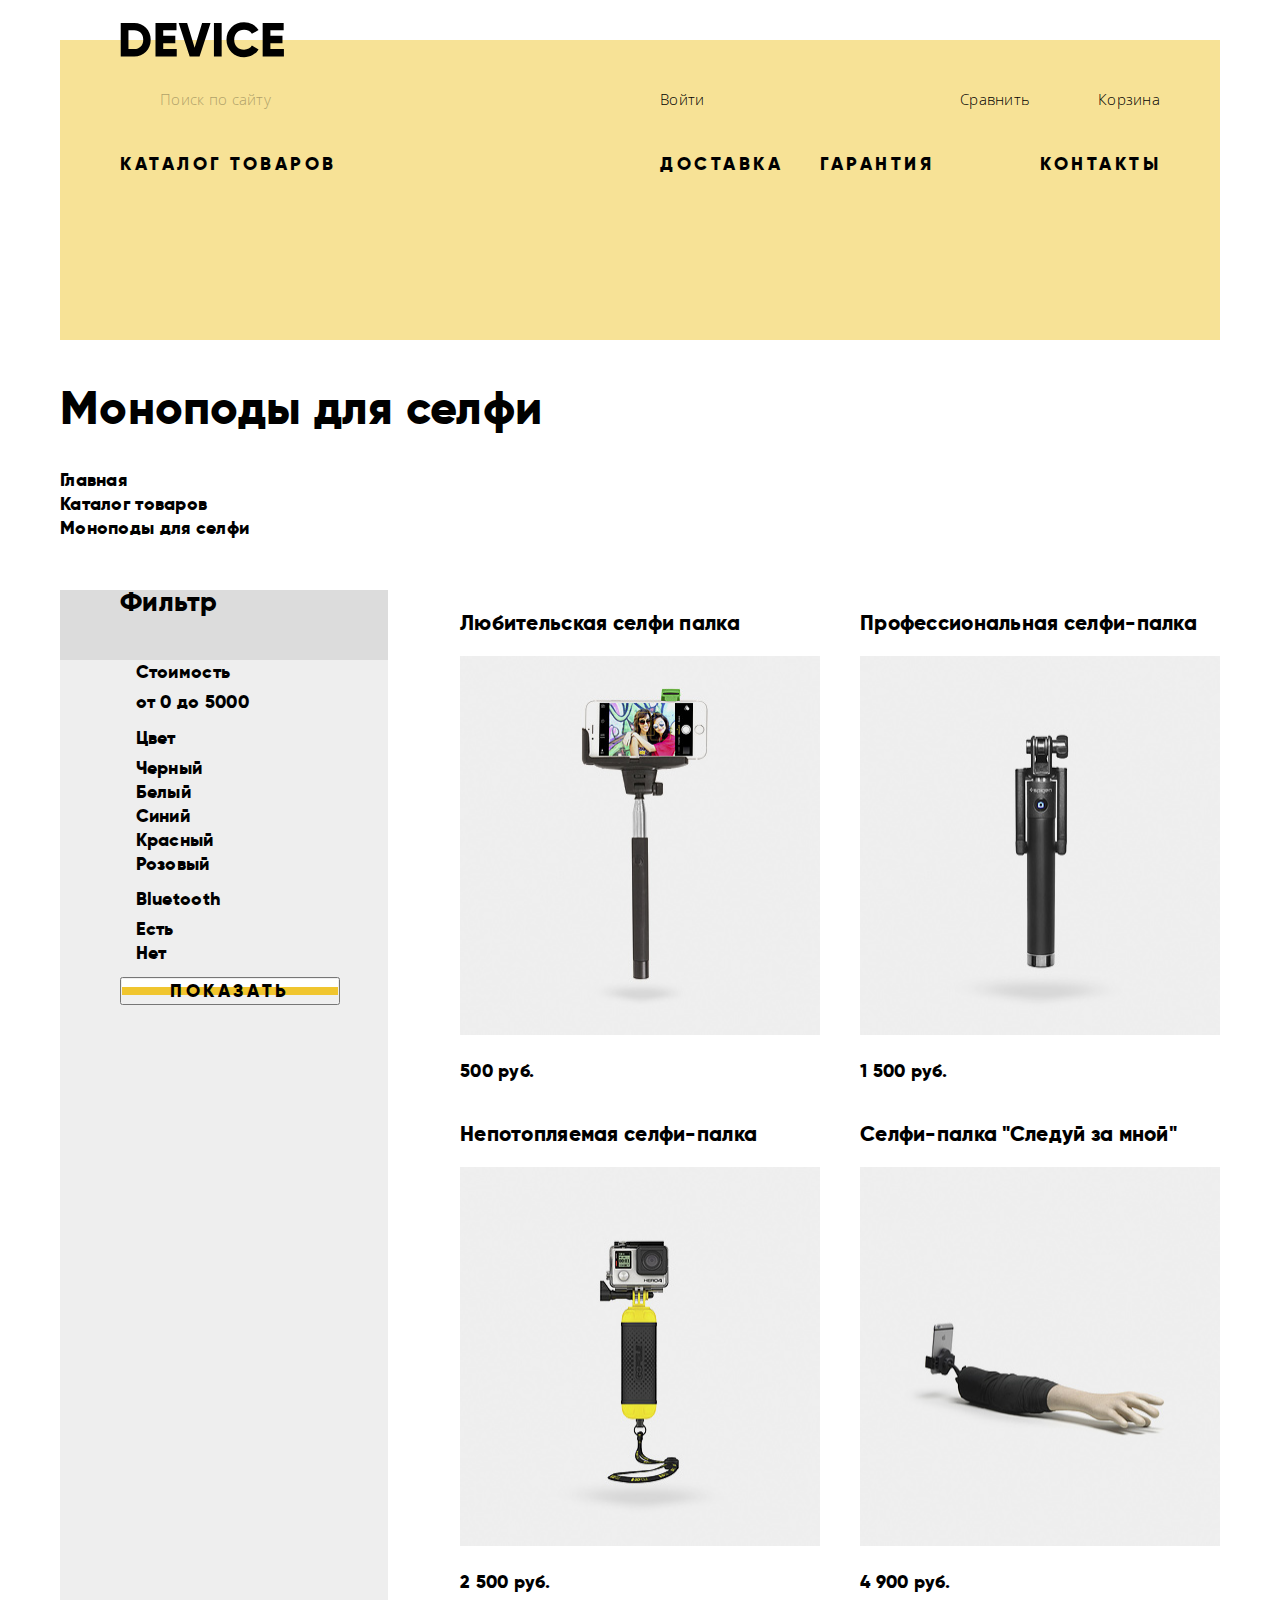
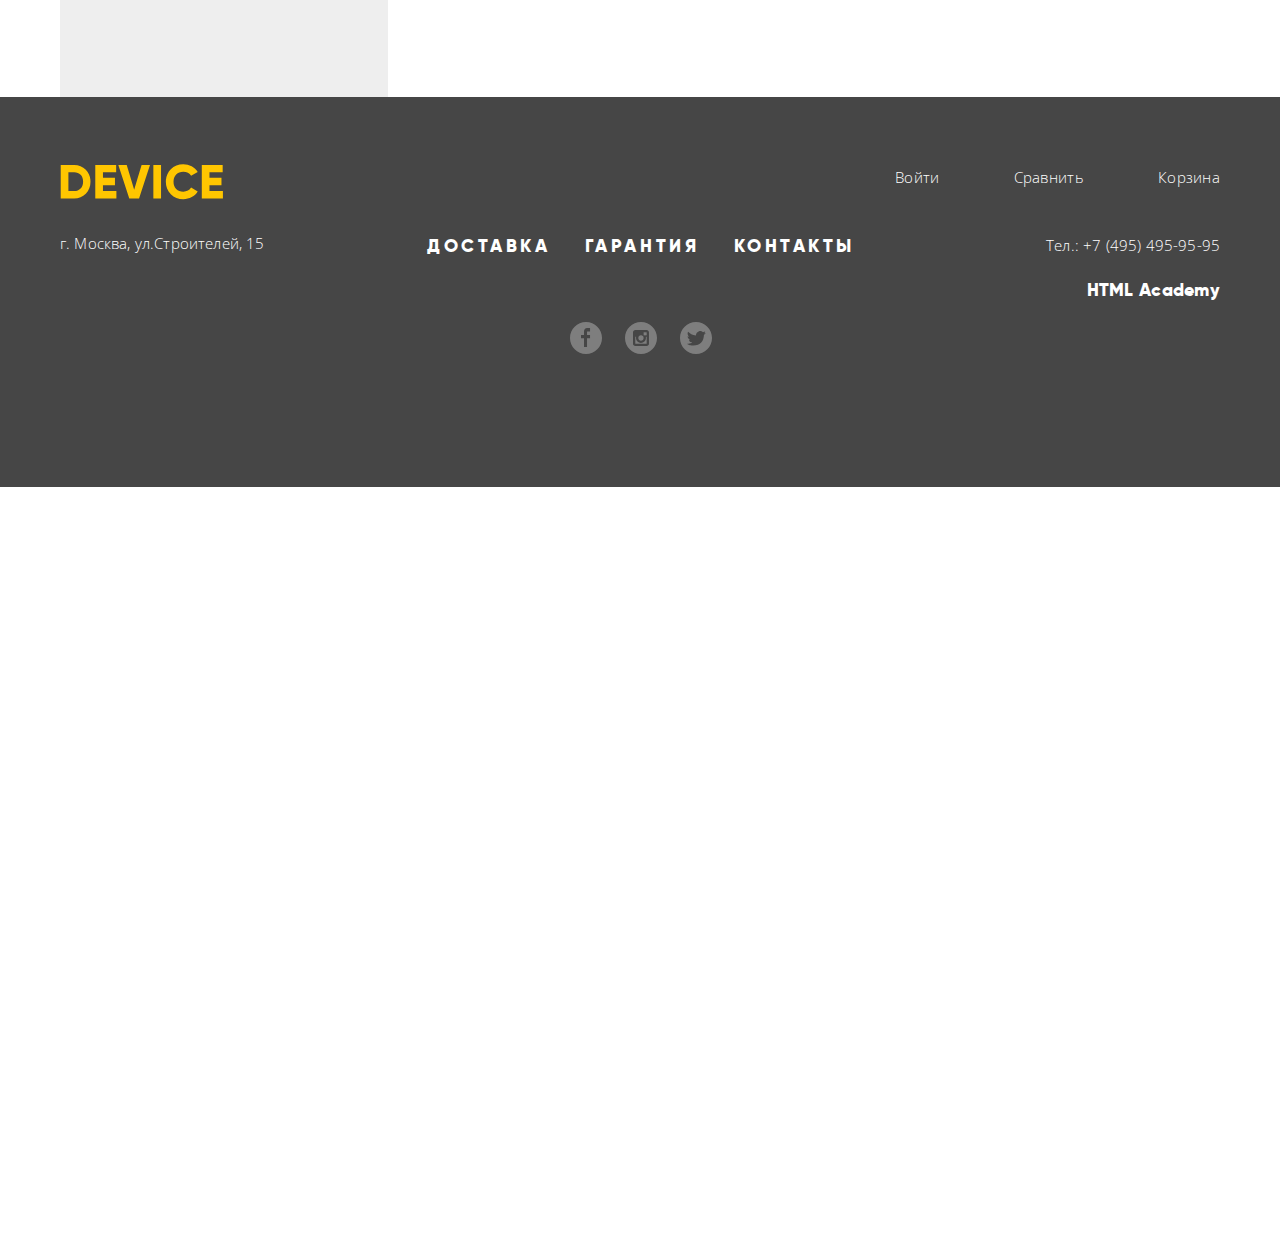
==== catalog.html @ f420cc8d "Завершил проект" ====
<!DOCTYPE html>
<html lang="en">

    <head>
        <meta charset="UTF-8">
        <meta name="viewport" content="width=device-width,
            initial-scale=1.0">
        <meta http-equiv="X-UA-Compatible" content="ie=edge">
        <link href="https://fonts.googleapis.com/css?family=Open+Sans:300,400"
            rel="stylesheet">
        <link rel="stylesheet" href="css/normalize.css">
        <link rel="stylesheet" href="css/style.css">
        <title>Device cite</title>
    </head>

    <body class="inner-page">

        <header class="main-header container">
            <nav class="main-navigation">

                <a href="index.html" class="main-header-logo">
                    <img src="img/index-logo-black.svg" height="36" width="164"
                        alt="Интернет
                        магазин «Device»"> </a>
                <div class="columns">
                    <form class="search-form"
                        action="https://echo.htmlacademy.ru"
                        method="POST">
                        <input type="text" name="search" id="search">
                        <label for="search" class="search-form-text">Поиск по
                            сайту
                        </label>
                    </form>

                    <ul class="user-navigation">
                        <li class="user-navigation-enter">
                            <a class="login-link" href="login.html">Войти</a>
                        </li>
                        <li class="user-navigation-compare"> <a
                                href="compare.html">Сравнить</a> </li>
                        <li class="user-navigation-basket"> <a
                                href="basket.html">Корзина</a> </li>
                    </ul>
                </div>
                <ul class="site-navigation">
                    <li class="site-navigation-catalog"><a href="#">Каталог
                            товаров</a>
                        <ul class="catalog-menu">
                            <li> <a href="catalog.html">Виртуальная реальность</a>
                            </li>
                            <li> <a href="catalog.html">Моноподы для селфи</a>
                            </li>
                            <li> <a href="catalog.html">Экшн-камеры</a> </li>
                            <li> <a href="catalog.html">Фитнес-браслеты</a>
                            </li>
                            <li> <a href="catalog.html">Умные часы</a> </li>
                            <li> <a href="catalog.html">Квадрокоптеры</a> </li>
                        </ul>
                    </li>
                    <li class="site-navigation-delivery"> <a
                            href="delivery.html">Доставка</a> </li>
                    <li class="site-navigation-warranty"> <a
                            href="warranty.html">Гарантия</a> </li>
                    <li class="site-navigation-contacts"> <a
                            href="contacts.html">Контакты</a> </li>
                </ul>
            </nav>
        </header>

        <main class="container">

            <h1 class="page-title inner-page-title">Моноподы для селфи</h1>
            <ul class="bread-crumbs">
                <li><a href="index.html">Главная</a></li>
                <li><a href="catalog.html">Каталог товаров</a></li>
                <li class="bread-crumbs-current">Моноподы для селфи</li>
            </ul>

            <div class="columns">
                <section class="filters">
                    <!-- <div class="filter-wrapper"> -->
                        <h2 class="filters-title">Фильтр</h2>

                    <!-- </div> -->
                    <form action="https://echo.htmlacademy.ru" method="GET">
                        <fieldset>
                            <legend>Стоимость</legend>
                            <input class="filter-input filter-input-range visually-hidden" type="range" min="0" max="10000" value="5000" name="filter-input-range" id="filter-input-range">
                            <legend for="filter-input-range">от 0     до 5000</legend>
                        </fieldset>
                        <fieldset>
                            <legend>Цвет</legend>
                            <ul>
                                <li class="filter-option"><input class="filter-input
                                        filter-input-checkbox visually-hidden" type="checkbox"
                                        name="color-black"
                                        id="filter-color-black" checked><label
                                        for="filter-color-black">Черный</label></li>
                                <li class="filter-option"><input class="filter-input
                                        filter-input-checkbox visually-hidden" type="checkbox"
                                        name="color-white"
                                        id="filter-color-white"><label
                                        for="filter-color-white">Белый</label></li>
                                <li class="filter-option"><input class="filter-input
                                        filter-input-checkbox visually-hidden" type="checkbox"
                                        name="color-blue" id="filter-color-blue"
                                        checked><label for="filter-color-blue">Синий</label></li>
                                <li class="filter-option"><input class="filter-input
                                        filter-input-checkbox visually-hidden" type="checkbox"
                                        name="color-red" id="filter-color-red"
                                        checked><label for="filter-color-red">Красный</label></li>
                                <li class="filter-option"><input class="filter-input
                                        filter-input-checkbox visually-hidden" type="checkbox"
                                        name="color-pink"
                                        id="filter-color-pink"><label
                                        for="filter-color-pink">Розовый</label></li>
                            </ul>
                        </fieldset>
                        <fieldset>
                            <legend>Bluetooth</legend>
                            <ul>
                                <li class="filter-option">
                                    <input class="filter-input filter-radio visually-hidden"
                                        name="bluetooth"
                                        id="filter-bluetooth-yes" type="radio"
                                        checked><label
                                        for="filter-bluetooth-yes">Есть</label>
                                </li>
                                <li class="filter-option">
                                    <input class="filter-input filter-radio visually-hidden"
                                        name="bluetooth"
                                        id="filter-bluetooth-no" type="radio"><label
                                        for="filter-bluetooth-no">Нет</label>
                                </li>
                            </ul>
                        </fieldset>

                    <button class="filter-button button slider-link" type="submit">Показать</button>                 
                    </form>
                </section>

                <section class="catalog">
                    <h2 class="visually-hidden">Список моноподов для селфи</h2>
                    <ul class="catalog-list">
                        <li class="catalog-item">
                            <a href="catalog-item.html">
                                <h3>Любительская селфи палка
                                </h3>
                                <p class="catalo-item-image">
                                    <img src="img/catalog-item-1.jpg" width="360" height="379" alt="Любительская селфи палка">
                                </p>
                            </a>
                            <p class="catalog-item-price">500 руб.</p>
                        </li>

                        <li class="catalog-item">
                            <a href="catalog-item.html">
                                <h3>Профессиональная селфи-палка
                                </h3>
                                <p class="catalo-item-image">
                                    <img src="img/catalog-item-2.jpg" width="360" height="379" alt="Профессиональная селфи палка">
                                </p>
                            </a>
                            <p class="catalog-item-price">1 500 руб.</p>
                        </li>

                        <li class="catalog-item">
                            <a href="catalog-item.html">
                                <h3>Непотопляемая селфи-палка
                                </h3>
                                <p class="catalo-item-image">
                                    <img src="img/catalog-item-3.jpg" width="360" height="379" alt="Непотопляемая селфи-палка">
                                </p>
                            </a>
                            <p class="catalog-item-price">2 500 руб.</p>
                        </li>

                        <li class="catalog-item">
                            <a href="catalog-item.html">
                                <h3>Селфи-палка "Следуй за мной"
                                </h3>
                                <p class="catalo-item-image">
                                    <img src="img/catalog-item-4.jpg" width="360" height="379" alt="Селфи-палка "Следуй за мной"">
                                </p>
                            </a>
                            <p class="catalog-item-price">4 900 руб.</p>
                        </li>


                    </ul>
                </section>
            </div>



        </main>

        <footer class="main-footer">
            <div class="container columns">

                <div class="footer-logo">

                    <a href="#"> <img src="img/index-logo-yellow.svg"
                            alt="Логитип
                            Девайс"> </a>

                    <p class="footer-text footer-text-adress">г. Москва,
                        ул.Строителей, 15</p>
                </div>

                <div class="footer-links">

                    <ul class="site-navigation-footer">
                        <li> <a href="delivery.html">Доставка</a> </li>
                        <li> <a href="warranty.html">Гарантия</a> </li>
                        <li> <a href="contacts.html">Контакты</a> </li>
                    </ul>

                    <div class="social-button-list">
                        <a class="social-button social-facebook"
                            href="https://facebook.com/" target="_blank">Фейсбук</a>
                        <a class="social-button social-instagram"
                            href="https://www.instagram.com/" target="_blank">Инстаграм</a>
                        <a class="social-button social-twitter"
                            href="https://twitter.com/" target="_blank">Твитер</a>
                    </div>

                </div>


                <div class="footer-login">

                    <ul class="user-navigation user-navigation-footer">
                        <li class="login-link"><a class="login-link"
                                href="login.html">Войти</a></li>
                        <li> <a href="compare.html">Сравнить</a> </li>
                        <li> <a href="basket.html">Корзина</a> </li>
                    </ul>

                    <p class="footer-text footer-text-adress">Тел.: +7 (495)
                        495-95-95</p>
                    <p class="footer-copyright"> <a class="button"
                            href="https://htmlacademy.ru">HTML
                            Academy</a>
                    </p>
                </div>
            </div>
        </footer>
    </body>
</html>
---- css/style.css ----
/* ШРИФТЫ */
/* --------------------------------------------------------- */

@font-face {
    font-family: "Gilroy Extra Bold";
    src: local("Gilroy Extra Bold"),
         url("../fonts/gilroyextrabold-webfont.woff2") format("woff2"),
         url("../fonts/gilroyextrabold-webfont.woff2") format("woff");
    font-weight: normal;
    font-style: normal;
}

@font-face {
    font-family: "Gilroy Light";
    src: local("Gilroy Light"),
         url("../fonts/gilroylight-webfont.woff2") format("woff2"),
         url("../fonts/gilroylight-webfont.woff") format("woff");
    font-weight: normal;
    font-style: normal;
}

/* --------------------------------------------------------- */
/* Анимация */

@keyframes goToLeft{
    to {
        transform: translateX(1500px);
    }
}

.disaperance {
    animation-name: goToLeft;
    animation-duration: 0.8s;
    animation-direction: reverse;
}
.aperance {
    animation-name: goToLeft;
    animation-duration: 0.8s;
    animation-direction: reverse;
}

/* --------------------------------------------------------- */


/* ОБЩИЕ СЕЛЕКТОРЫ */
/* --------------------------------------------------------- */

body {
    min-width: 1200px;
    min-height: 2795px;
    margin: 0;
    padding: 0;
    font-family: "Gilroy Extra Bold", "Arial", sans-serif;
    font-size: 18px;
    line-height: 24px;
    letter-spacing: 0.018rem;
    color: #000000;

    background-color: #ffffff;
}

a {
    font: inherit;
    text-decoration: none;
    color: #000000;
}

a:hover {
    opacity: 0.6;
}
a:active {
    opacity: 0.3;
}

.visually-hidden:not(:focus):not(:active), input[type="checkbox"].visually-hidden, input[type="radio"].visually-hidden {
    position: absolute;

    width: 1px;
    height: 1px;
    margin: -1px;
    padding: 0;
    border: 0;

    white-space: nowrap;
    clip-path: inset(100%);
    clip: rect(0 0 0 0);
    overflow: hidden;

}

.container {
    width: 1160px;
    margin: 0 auto;
    /* padding: 0 20px; */
}

.columns {
    display: flex;
    justify-content: space-between;
}

.column-right {
    width: 560px;
    /* padding-left: 20px; */
}
/* ------------------------------------------------------------ */



/* ХЕДДЕР*/
/* --------------------------------------------------------- */
/* --------------------------------------------------------- */

.main-header {

    height: 300px;
    margin-top: 40px;
    padding: 0 60px;
    box-sizing: border-box;
}

.main-header-logo{
    display: inline-block;
    margin: 0;
    padding: 0;
    margin-top: -25px;
    /* position: absolute; */
    /* top: -20px; */
}

.main-header-logo {
    height: 36px;
    width: 164px;
}

.main-navigation {
    margin: 0;
    padding: 0;
}
.main-navigation .columns {
    margin: 0;
    padding: 0;
    margin-top: 20px;
    margin-bottom: 38px;
}

.search-form {
    position: relative;
    margin: 0;
    padding: 0;
    min-width: 200px;
    font-family: "Open Sans", Arial, sans-serif;
    font-weight: 300;
    font-size: 15px;
    line-height: 30px;
    text-align: left; 
    opacity: 0.3;
}

.search-form input {
    border: none;
    background-color: transparent;
}

.search-form-text {
    position: absolute;
    top: 0;
    left: 40px;
    margin: 0;
    padding: 0;
    text-align: start;

}

.user-navigation {
    display: flex;
    width: 500px;
    margin: 0;
    padding: 0;
    list-style: none;
    font-family: "Open Sans", Arial, sans-serif;
    font-weight: 300;
    font-size: 15px;
    line-height: 30px;
}



.user-navigation-enter {
    width: 100px;
    margin-right: auto;
}

.user-navigation-compare {
    width: 100px;
}
.user-navigation-basket {
    width: 100px;
    text-align: right;
}







.site-navigation{
    display: flex;
    /* justify-content: space-between; */
    margin: 0;
    padding: 0;
    width: 1040px;
    list-style: none;
    letter-spacing: 0.22rem;
}

.site-navigation-catalog {
    width: 240px;
    margin-right: 300px;
}

.site-navigation-delivery {
    width: 160px;
}

.site-navigation-warranty {
    width: 140px;
    
}

.site-navigation-contacts {
    width: 120px;
    margin-left: auto;
}
/* .site-navigation > li {
    display: inline-block;
} */

.site-navigation > li a{
    text-transform: uppercase;
    /* letter-spacing: 2em; */
}



.catalog-menu {
    font-family: "Open Sans", Arial, sans-serif;
    font-weight: 300;
    font-size: 15px;
    line-height: 30px;
    text-align: left; 
    
}

/* ------------------------------------------------------- */
/* ------------------------------------------------------- */
.slider {
    position: relative;
}


.slider-button-list {
    /* На время закоментил, чтоб не забыть про них */
    position: absolute;
    top: 190px;
    right:80px;
    display: flex;
    width: 80px;
    justify-content: space-between;
    list-style: none;
}



.slider-list {
    margin: 0;
    padding:0;
    list-style: none;
    min-height: 400px;
    
}

.slider-list .columns .column-left {
    width:  580px;
    margin-top: -110px;
    text-align: center;
    
}
.slider-list .columns .column-right {
    display: flex;
    flex-direction: column;
    align-items: flex-start;
    width: 500px;
    margin-right: 60px;
    margin-left: auto;
    position: relative;
    margin-top: -32px;
}

.slider-item {
    display: none;
    margin-bottom: 100px;
    
}
.slider-item-current {
    animation-name: goToLeft;
    animation-duration: 0.5s;
    animation-direction: reverse;
    position: 1000px; 
    display: block;
}

.slider-number {
    position: absolute;
    top: -93px;
    right: 0px;
    margin: 0;
    padding: 0;
    font-family: "Gilroy Extra Bold", "Arial", sans-serif;
    font-size: 179.2px;
    line-height: 179.2px;
    color: #ffffff;
}

.slider-adv-slogan {
    z-index: 1;
    margin-bottom: 18px;
    font-family: "Gilroy Extra Bold", "Arial", sans-serif;
    font-size: 47px;
    line-height: 56px;
}

.slider-text {
    padding: 0;
    margin: 0;
    margin-bottom: 50px;
    width: 500px;
    font-family: "Open Sans", Arial, sans-serif;
    font-weight: 300;
    font-size: 15px;
    line-height: 30px;
}

.slider-link {
    width: 220px;
    margin: 0;
    padding: 0;
    margin-bottom: 60px;
    letter-spacing: 0.22rem;
    text-align: center;
    text-transform: uppercase;
    font-size: 18px;
    line-height: 24px;
    box-shadow: 0px 8px 0px 0px #fff inset, 
    0px 16px 0px 0px #f0c52e inset;
}


.slider-link:hover {
    opacity: 1;
    box-shadow: 0px 40px 0px 0px #f0c52e inset;
}

.slider-link:active {
    color: rgba(0,0,0,0.3);
}

.description-params {
    width: 460px;
}

.description-params-value {
    font-family: "Gilroy Light", Arial, sans-serif;
    font-size: 36px;
    line-height: 48px;
}


.description-params-value th,
.description-params-name td {
    margin: 0;
    padding: 0;
    width: 160px;
}

.description-params-name td {
    padding-top: 5px;
}

.description-params-value th:nth-child(2),
.description-params-name td:nth-child(2) {
    width: 140px;

}
.description-params-name {
    font-family: "Open Sans", Arial, sans-serif;
    font-weight: 300;
    font-size: 13px;
    line-height: 20px;
    
}

/* ------------------------------------------------------- */
/* ------------------------------------------------------- */
.description-icons {
    display: flex;
    justify-content: space-between;
    margin: 0;
    padding: 0;
    margin-bottom: 30px;
    list-style: none;
}

.description-icons li {
    position: relative;
    width: 160px;
    height: 160px;
    background-color: #f7e296;
}


.description-icons li a {
    position: absolute;
    top: 50%;
    left: 50%;
    transform: translate(-50%, -50%);
}

.description-icon-names {
    display: flex;
    justify-content: space-between;
    margin: 0;
    padding: 0;
    margin-bottom: 185px;
    list-style: none;
    
}

.description-icon-names li {
    width: 160px;
    word-wrap: wrap;
}


/* 
.description-icons > th {
    margin: auto;
    width: 160px;

    height: 160px;
    background-color: #f7e296;
}
.description-icons > th:hover,
.description-icons > th:active {
    background-color: #f0c52e;
}
.description-icons > th > a:hover{
    opacity: 1;
}
.description-icons > th > a:active{
    opacity: 0.3;
} */

/* ------------------------------------------------------- */
/* ------------------------------------------------------- */
.services {
    min-height: 288px;
}

.services .container {
    display: flex;
    justify-content: space-between;
    margin-bottom: 95px;
}

.services-list {
    width: 280px;
    margin: 0;
    padding: 0;
    margin-top: -20px;
    list-style: none;
}

.services-item {
    height: 40px;
    width: 160px;
    margin-bottom: 25px;
    box-shadow: 0px 12px 0px 0px #e5e5e5 inset, 
        0px 20px 0px 0px #f0c52e inset;
}

.services-item:first-of-type:not(.services-item-current) {
    box-shadow: 0px 12px 0px 0px #fff inset, 
    0px 20px 0px 0px #f0c52e inset;
}

.services-item:hover,
.services-item:first-of-type:not(.services-item-current):hover {
    /* opacity: 1; */
    box-shadow: 0px 40px 0px 0px #f0c52e inset;
}

.services-item:active,
.services-item:first-of-type:not(.services-item-current):active {
    width: inherit;
    box-shadow: none;
    background-color: #000000;
}

.services-item:active a {
    color: #f7e184;

}


.services-item-current {
    width: inherit;
    box-shadow: none;
    background-color: #000000;
}

.services-item-current a,
.services-list > .services-item-current:active a {
    color: #f7e184;
    
}

.services-item-current:hover a {
    color: #000000;
}



.services-item a {
    display: inline-block;
    width: 160px;
    font-size: 18px;
    line-height: 24px;
    letter-spacing: 0.22rem;
    text-transform: uppercase;
    text-align: center;
    vertical-align: sub; 
}

.services-item a:hover {
    opacity: 1;
}


.services-wrapper {
    position: relative;
    display: none;
    width: 760px;
}

.services-title {
    margin-top: -28px;
    margin-bottom: 31px;
    font-size: 47px;
    line-height: 48px;
    letter-spacing: 0.060rem;
}

.services-text {
    margin:0;
    padding:0;
    display: inline-block;
    width: 460px;
    font-family: "Open Sans", Arial, sans-serif;
    font-weight: 300;
    font-size: 15px;
    line-height: 30px;
}
.services-wrapper img {
    position: absolute;
    top: -15px;
    right: 65px;
    margin-left: 75px;
}

.service-description-current {
    animation-name: goToLeft;
    animation-duration: 0.5s;
    animation-direction: reverse;
    display: block;
}

/* Разобраться с картинками */
/* БРЕНДЫ */
/* ------------------------------------------------------- */

.brands-list  {
    display: flex;
    justify-content: space-between;
    list-style: none;
    margin: 0;
    padding: 0;
    margin-bottom: 100px;
}

.brand-item {
    opacity: 0.2;
    filter: grayscale(100%);

}

.brand-item:hover{
    opacity: 1;
    filter: grayscale(0);
}

/* ------------------------------------------------------- */
/* ------------------------------------------------------- */


.about {
    width : 500px;
}

.contacts {
    width: 560px;
}

.about-title,
.contacts-title {
    font-family: "Gilroy Extra Bold", "Arial", sans-serif;
    font-size: 47px;
    line-height: 48px;
    margin-bottom: 45px;
}

.about-text,
.contacts-text {
    margin: 0;
    padding: 0;

    font-family: "Open Sans", Arial, sans-serif;
    font-weight: 300;
    font-size: 15px;
    line-height: 30px;

    margin-bottom: 30px;

}

.about-text:last-of-type{
    margin-bottom: 62px;
}

.delivery-list {
    margin: 0;
    padding: 0;
    margin-left: 35px;
    margin-bottom: 63px;
    list-style: none;
    font-family: "Gilroy Extra Bold", "Arial", sans-serif;
    font-size: 16px;
    line-height: 40px;
}


.contacts img {
    width: 560px;
    height: 222px;
    margin-bottom: 78px;
}

.about-link,
.contacts-link {
    width: 260px;
    margin-bottom: 0;
}

/* ------------------------------------------------------- */
/* ------------------------------------------------------- */

.main-header {
    background-color: #f7e296;
}

.services {
    background-color: #e5e5e5;
}

.catalog-menu {
    display: none;
    position: absolute;
}

.site-navigation > li:hover .catalog-menu {
    display: inline-block;
    list-style: none;
}

/* ФУТТЕР */
/* ------------------------------------------------------------ */
/* ------------------------------------------------------------ */

.main-footer {
    margin-top: 85px;
    min-height: 323px;
    padding-top: 67px;
    background-color: #464646;
    color: #ffffff;
}

.main-footer .container {
    min-height: 190px; 
}

.main-footer a {
    color: #ffffff;
}
 
.footer-logo {
    width: 300px;
    margin-right: 60px;
    text-align: left;
}

.footer-logo a img{
    margin-bottom: 22px;
}

.footer-text {
    margin: 0;
    padding: 0;

    font-family: "Open Sans", Arial, sans-serif;
    font-weight: 300;
    font-size: 15px;
    line-height: 30px;
    letter-spacing: 0.01rem

}

/* Середина футтера */
/* ------------------------------------------------------------ */

.footer-links { 
    align-self: flex-end;
    margin-right: 35px;
    width: 440px;
    text-align: center;
}

.footer-links a{
    text-transform: uppercase;
}

.site-navigation-footer {
    display: flex;
    justify-content: space-between;
    margin: 0;
    padding: 0 5px 0 7px;
    margin-bottom: 58px;
    list-style: none;
}

.site-navigation-footer li {
    letter-spacing: 0.22rem;
}

.social-button-list {
    list-style: none;
    padding: 0;
    margin: 0;
    margin-left: 20px;
}

.social-button {
    display: inline-block;
    width: 32px;
    height: 32px;
    margin-right: 18px;
    font-size: 0px;
    opacity: 0.3;
    
    background-color: transparent;
}

.social-facebook {
    background-image: url("../img/icon-facebook.svg");
    background-repeat: no-repeat;
}

.social-instagram {
    background-image: url("../img/icon-instagram.svg");
    background-repeat: no-repeat;
}

.social-twitter {
    background-image: url("../img/icon-twitter.svg");
    background-repeat: no-repeat;
}

/* Правая часть футтера */
/* ------------------------------------------------------------ */

.footer-login {
    width: 325px;
    margin-top: -5px;
    text-align: end;
    
}

.user-navigation-footer {
    width: inherit;
    justify-content: space-between;
    line-height: 36px;
    margin-bottom: 35px;
}

.user-navigation-footer a{
    line-height: 36px;
}

.user-navigation-footer li {
    display: inline-block;
}


/* ------------------------------------------------------------ */
/* ------------------------------------------------------------ */
/*КАТАЛОГ*/

.inner-page-title {
    font-size: 47px;
    line-height: 48px;
    margin-top: 45px;
    margin-bottom: 35px;
}

.bread-crumbs {
    margin: 0;
    padding: 0;
    margin-bottom: 50px;
    list-style: none;
}

.filters {
    width: 268px;
    margin-bottom: -85px;
    padding-left: 60px;
    background-color: #eeeeee;
}

.filters-title {
    display: inline-block;
    margin: 0;
    margin-left: -60px;
    padding: 0;
    padding-left: 60px;
    width: 100%; 
    height: 70px;
    vertical-align: bottom;
    background-color: #dcdcdc;
}



.filters ul{
    margin: 0;
    padding: 0;
    list-style: none;
}
 .filters fieldset {
     border: none;
 }

/* .filter-wrapper {
    margin:0;
    padding: 0;
    background-color: #eeeeee;
    
} */

.catalog {
    width: 760px;
    padding: 0;
}

.catalog-list {
    display: flex;
    flex-wrap: wrap;
    margin: 0;
    padding: 0;
    list-style: none;
}

.catalog-item {
    width: 360px;
    margin-left: 40px;
}

.catalog-item:nth-child(2n+1){
    margin-left: 0px;
}
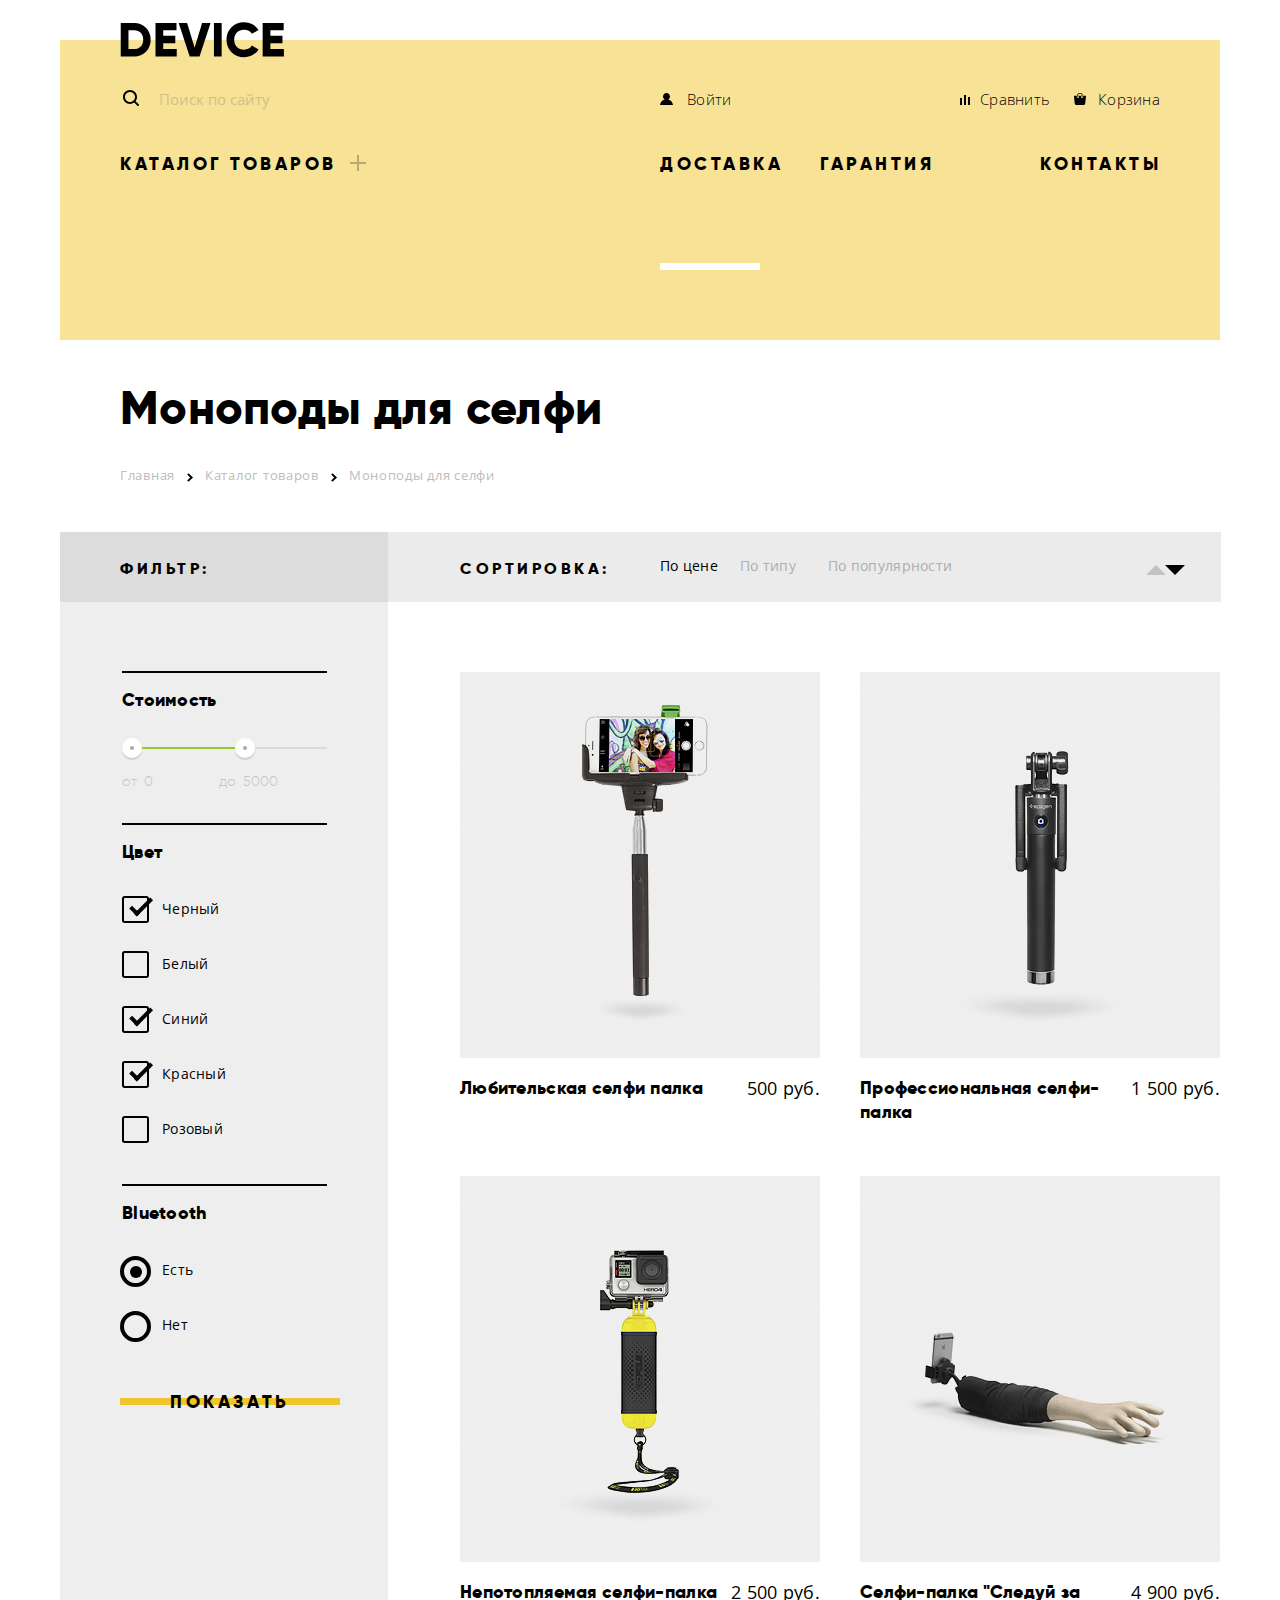
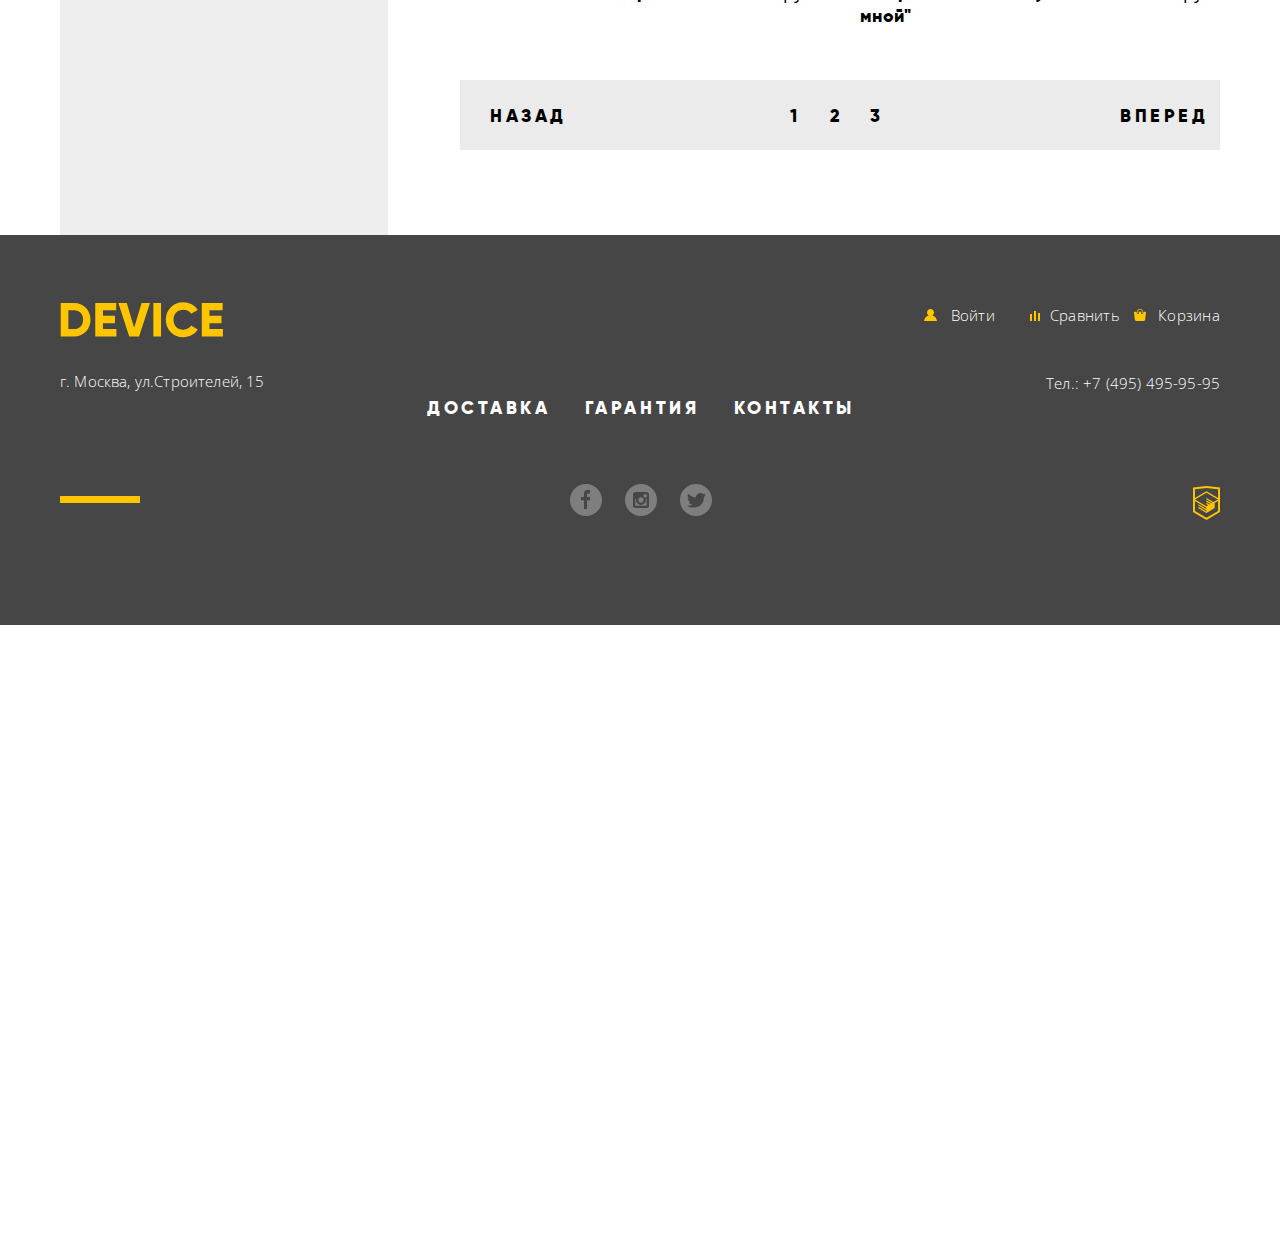
==== commit 5c15ef1c: "Закончил проект" ====
--- a/catalog.html
+++ b/catalog.html
@@ -1,250 +1,335 @@
 <!DOCTYPE html>
 <html lang="en">
 
-    <head>
-        <meta charset="UTF-8">
-        <meta name="viewport" content="width=device-width,
-            initial-scale=1.0">
-        <meta http-equiv="X-UA-Compatible" content="ie=edge">
-        <link href="https://fonts.googleapis.com/css?family=Open+Sans:300,400"
-            rel="stylesheet">
-        <link rel="stylesheet" href="css/normalize.css">
-        <link rel="stylesheet" href="css/style.css">
-        <title>Device cite</title>
-    </head>
-
-    <body class="inner-page">
-
-        <header class="main-header container">
-            <nav class="main-navigation">
-
-                <a href="index.html" class="main-header-logo">
-                    <img src="img/index-logo-black.svg" height="36" width="164"
-                        alt="Интернет
-                        магазин «Device»"> </a>
-                <div class="columns">
-                    <form class="search-form"
-                        action="https://echo.htmlacademy.ru"
-                        method="POST">
-                        <input type="text" name="search" id="search">
-                        <label for="search" class="search-form-text">Поиск по
-                            сайту
-                        </label>
-                    </form>
-
-                    <ul class="user-navigation">
-                        <li class="user-navigation-enter">
-                            <a class="login-link" href="login.html">Войти</a>
-                        </li>
-                        <li class="user-navigation-compare"> <a
-                                href="compare.html">Сравнить</a> </li>
-                        <li class="user-navigation-basket"> <a
-                                href="basket.html">Корзина</a> </li>
-                    </ul>
+  <head>
+    <meta charset="UTF-8">
+    <meta name="viewport" content="width=device-width,
+      initial-scale=1.0">
+    <meta http-equiv="X-UA-Compatible" content="ie=edge">
+    <link href="https://fonts.googleapis.com/css?family=Open+Sans:300,400"
+      rel="stylesheet">
+    <link rel="stylesheet" href="css/normalize.css">
+    <link rel="stylesheet" href="css/style.css">
+    <title>Device cite</title>
+  </head>
+
+  <body class="inner-page">
+
+    <header class="main-header container">
+      <nav class="main-navigation">
+
+        <a class="main-header-logo" href="index.html">
+          <img src="img/index-logo-black.svg" height="36" width="164"
+            alt="Интернет
+            магазин «Device»"> </a>
+        <div class="columns">
+          <form class="search-form"
+            action="https://echo.htmlacademy.ru" method="POST">
+            <input type="text" name="search" id="search" 
+            placeholder="Поиск по сайту" required>
+            <label for="search" class="search-form-text">Поиск по сайту</label>
+            <button class="button-search" type="submit">Найти</button>
+          </form>
+
+          <ul class="user-navigation">
+            <li class="user-navigation-enter">
+              <a class="login-link" href="login.html">Войти</a>
+            </li>
+            <li class="user-navigation-compare"> <a
+                href="compare.html">Сравнить</a> </li>
+            <li class="user-navigation-basket"> <a
+                href="basket.html">Корзина</a> </li>
+          </ul>
+        </div>
+        <ul class="site-navigation">
+          <li class="site-navigation-catalog"><a class="site-navigation-catalog-link" href="#">Каталог
+              товаров</a>
+            <ul class="catalog-menu">
+              <li> <a class="catalog-menu-link" href="catalog.html">Виртуальная реальность</a>
+              </li>
+              <li> <a class="catalog-menu-link" href="catalog.html">Моноподы для селфи</a>
+              </li>
+              <li> <a class="catalog-menu-link" href="catalog.html">Экшн-камеры</a> </li>
+              <li> <a class="catalog-menu-link" href="catalog.html">Фитнес-браслеты</a>
+              </li>
+              <li> <a class="catalog-menu-link" href="catalog.html">Умные часы</a> </li>
+              <li> <a class="catalog-menu-link" href="catalog.html">Квадрокоптеры</a> </li>
+            </ul>
+          </li>
+          <li class="site-navigation-delivery"> <a
+              href="delivery.html">Доставка</a> </li>
+          <li class="site-navigation-warranty"> <a
+              href="warranty.html">Гарантия</a> </li>
+          <li class="site-navigation-contacts"> <a
+              href="contacts.html">Контакты</a> </li>
+        </ul>
+      </nav>
+    </header>
+
+    <main class="container">
+
+      <h1 class="page-title inner-page-title">Моноподы для селфи</h1>
+      <ul class="breadcrumbs">
+        <li><a href="index.html">Главная</a></li>
+        <li><a href="catalog.html">Каталог товаров</a></li>
+        <li class="breadcrumbs-current">Моноподы для селфи</li>
+      </ul>
+
+      <div class="columns columns-inner">
+        <section class="filters">
+          <!-- <div class="filter-wrapper"> -->
+          <h2 class="filters-title">Фильтр:</h2>
+
+          <!-- </div> -->
+          <form class"form-filter" action="https://echo.htmlacademy.ru" method="GET">
+            <fieldset>
+              <legend class="range-filter-legend">Стоимость</legend>
+              <div class="range-filter">
+                <div>
+                  <div class="range-controls">
+                    <div class="scale">
+                      <div class="bar">
+                        <div class="toggle toggle-min"></div>
+                        <div class="toggle toggle-max"></div>
+                      </div>
+                    </div>
+                  </div>
+                  <div class="price-controls">
+                    <label class="min-price">от <input name="min-price" type="text" value="0"></label>
+                    <label class="max-price">до <input name="max-price" type="text" value="5000"> </label>
+                  </div>
                 </div>
-                <ul class="site-navigation">
-                    <li class="site-navigation-catalog"><a href="#">Каталог
-                            товаров</a>
-                        <ul class="catalog-menu">
-                            <li> <a href="catalog.html">Виртуальная реальность</a>
-                            </li>
-                            <li> <a href="catalog.html">Моноподы для селфи</a>
-                            </li>
-                            <li> <a href="catalog.html">Экшн-камеры</a> </li>
-                            <li> <a href="catalog.html">Фитнес-браслеты</a>
-                            </li>
-                            <li> <a href="catalog.html">Умные часы</a> </li>
-                            <li> <a href="catalog.html">Квадрокоптеры</a> </li>
-                        </ul>
-                    </li>
-                    <li class="site-navigation-delivery"> <a
-                            href="delivery.html">Доставка</a> </li>
-                    <li class="site-navigation-warranty"> <a
-                            href="warranty.html">Гарантия</a> </li>
-                    <li class="site-navigation-contacts"> <a
-                            href="contacts.html">Контакты</a> </li>
-                </ul>
-            </nav>
-        </header>
-
-        <main class="container">
-
-            <h1 class="page-title inner-page-title">Моноподы для селфи</h1>
-            <ul class="bread-crumbs">
-                <li><a href="index.html">Главная</a></li>
-                <li><a href="catalog.html">Каталог товаров</a></li>
-                <li class="bread-crumbs-current">Моноподы для селфи</li>
-            </ul>
-
-            <div class="columns">
-                <section class="filters">
-                    <!-- <div class="filter-wrapper"> -->
-                        <h2 class="filters-title">Фильтр</h2>
-
-                    <!-- </div> -->
-                    <form action="https://echo.htmlacademy.ru" method="GET">
-                        <fieldset>
-                            <legend>Стоимость</legend>
-                            <input class="filter-input filter-input-range visually-hidden" type="range" min="0" max="10000" value="5000" name="filter-input-range" id="filter-input-range">
-                            <legend for="filter-input-range">от 0     до 5000</legend>
-                        </fieldset>
-                        <fieldset>
-                            <legend>Цвет</legend>
-                            <ul>
-                                <li class="filter-option"><input class="filter-input
-                                        filter-input-checkbox visually-hidden" type="checkbox"
-                                        name="color-black"
-                                        id="filter-color-black" checked><label
-                                        for="filter-color-black">Черный</label></li>
-                                <li class="filter-option"><input class="filter-input
-                                        filter-input-checkbox visually-hidden" type="checkbox"
-                                        name="color-white"
-                                        id="filter-color-white"><label
-                                        for="filter-color-white">Белый</label></li>
-                                <li class="filter-option"><input class="filter-input
-                                        filter-input-checkbox visually-hidden" type="checkbox"
-                                        name="color-blue" id="filter-color-blue"
-                                        checked><label for="filter-color-blue">Синий</label></li>
-                                <li class="filter-option"><input class="filter-input
-                                        filter-input-checkbox visually-hidden" type="checkbox"
-                                        name="color-red" id="filter-color-red"
-                                        checked><label for="filter-color-red">Красный</label></li>
-                                <li class="filter-option"><input class="filter-input
-                                        filter-input-checkbox visually-hidden" type="checkbox"
-                                        name="color-pink"
-                                        id="filter-color-pink"><label
-                                        for="filter-color-pink">Розовый</label></li>
-                            </ul>
-                        </fieldset>
-                        <fieldset>
-                            <legend>Bluetooth</legend>
-                            <ul>
-                                <li class="filter-option">
-                                    <input class="filter-input filter-radio visually-hidden"
-                                        name="bluetooth"
-                                        id="filter-bluetooth-yes" type="radio"
-                                        checked><label
-                                        for="filter-bluetooth-yes">Есть</label>
-                                </li>
-                                <li class="filter-option">
-                                    <input class="filter-input filter-radio visually-hidden"
-                                        name="bluetooth"
-                                        id="filter-bluetooth-no" type="radio"><label
-                                        for="filter-bluetooth-no">Нет</label>
-                                </li>
-                            </ul>
-                        </fieldset>
-
-                    <button class="filter-button button slider-link" type="submit">Показать</button>                 
-                    </form>
-                </section>
-
-                <section class="catalog">
-                    <h2 class="visually-hidden">Список моноподов для селфи</h2>
-                    <ul class="catalog-list">
-                        <li class="catalog-item">
-                            <a href="catalog-item.html">
-                                <h3>Любительская селфи палка
-                                </h3>
-                                <p class="catalo-item-image">
-                                    <img src="img/catalog-item-1.jpg" width="360" height="379" alt="Любительская селфи палка">
-                                </p>
-                            </a>
-                            <p class="catalog-item-price">500 руб.</p>
-                        </li>
-
-                        <li class="catalog-item">
-                            <a href="catalog-item.html">
-                                <h3>Профессиональная селфи-палка
-                                </h3>
-                                <p class="catalo-item-image">
-                                    <img src="img/catalog-item-2.jpg" width="360" height="379" alt="Профессиональная селфи палка">
-                                </p>
-                            </a>
-                            <p class="catalog-item-price">1 500 руб.</p>
-                        </li>
-
-                        <li class="catalog-item">
-                            <a href="catalog-item.html">
-                                <h3>Непотопляемая селфи-палка
-                                </h3>
-                                <p class="catalo-item-image">
-                                    <img src="img/catalog-item-3.jpg" width="360" height="379" alt="Непотопляемая селфи-палка">
-                                </p>
-                            </a>
-                            <p class="catalog-item-price">2 500 руб.</p>
-                        </li>
-
-                        <li class="catalog-item">
-                            <a href="catalog-item.html">
-                                <h3>Селфи-палка "Следуй за мной"
-                                </h3>
-                                <p class="catalo-item-image">
-                                    <img src="img/catalog-item-4.jpg" width="360" height="379" alt="Селфи-палка "Следуй за мной"">
-                                </p>
-                            </a>
-                            <p class="catalog-item-price">4 900 руб.</p>
-                        </li>
-
-
-                    </ul>
-                </section>
-            </div>
-
-
-
-        </main>
-
-        <footer class="main-footer">
-            <div class="container columns">
-
-                <div class="footer-logo">
-
-                    <a href="#"> <img src="img/index-logo-yellow.svg"
-                            alt="Логитип
-                            Девайс"> </a>
-
-                    <p class="footer-text footer-text-adress">г. Москва,
-                        ул.Строителей, 15</p>
-                </div>
-
-                <div class="footer-links">
-
-                    <ul class="site-navigation-footer">
-                        <li> <a href="delivery.html">Доставка</a> </li>
-                        <li> <a href="warranty.html">Гарантия</a> </li>
-                        <li> <a href="contacts.html">Контакты</a> </li>
-                    </ul>
-
-                    <div class="social-button-list">
-                        <a class="social-button social-facebook"
-                            href="https://facebook.com/" target="_blank">Фейсбук</a>
-                        <a class="social-button social-instagram"
-                            href="https://www.instagram.com/" target="_blank">Инстаграм</a>
-                        <a class="social-button social-twitter"
-                            href="https://twitter.com/" target="_blank">Твитер</a>
-                    </div>
-
-                </div>
-
-
-                <div class="footer-login">
-
-                    <ul class="user-navigation user-navigation-footer">
-                        <li class="login-link"><a class="login-link"
-                                href="login.html">Войти</a></li>
-                        <li> <a href="compare.html">Сравнить</a> </li>
-                        <li> <a href="basket.html">Корзина</a> </li>
-                    </ul>
-
-                    <p class="footer-text footer-text-adress">Тел.: +7 (495)
-                        495-95-95</p>
-                    <p class="footer-copyright"> <a class="button"
-                            href="https://htmlacademy.ru">HTML
-                            Academy</a>
-                    </p>
-                </div>
-            </div>
-        </footer>
-    </body>
+
+              </div>
+            </fieldset>
+            <fieldset>
+              <legend class="color-filter-legend">Цвет</legend>
+              <ul class="color-filter-fieldset">
+                <li class="filter-option">
+                  <label
+                    for="filter-color-black"><input class="filter-input
+                      filter-input-checkbox visually-hidden" type="checkbox"
+                      name="color-black"
+                      id="filter-color-black" checked>
+                    <span class="checkbox-indicator"></span>
+                    Черный</label></li>
+                <li class="filter-option"><label
+                    for="filter-color-white"><input class="filter-input
+                      filter-input-checkbox visually-hidden" type="checkbox"
+                      name="color-white"
+                      id="filter-color-white">
+                    <span class="checkbox-indicator"></span>
+                    Белый</label></li>
+                <li class="filter-option"><label for="filter-color-blue"><input
+                      class="filter-input
+                      filter-input-checkbox visually-hidden" type="checkbox"
+                      name="color-blue" id="filter-color-blue"
+                      checked>
+                    <span class="checkbox-indicator"></span>
+                    Синий</label></li>
+                <li class="filter-option"><label for="filter-color-red"><input
+                      class="filter-input
+                      filter-input-checkbox visually-hidden" type="checkbox"
+                      name="color-red" id="filter-color-red"
+                      checked>
+                    <span class="checkbox-indicator"></span>
+                    Красный</label></li>
+                <li class="filter-option"><label
+                    for="filter-color-pink">Розовый<input class="filter-input
+                      filter-input-checkbox visually-hidden" type="checkbox"
+                      name="color-pink"
+                      id="filter-color-pink">
+                    <span class="checkbox-indicator"></span>
+                  </label></li>
+              </ul>
+            </fieldset>
+            <fieldset>
+              <legend class="bluetooth-filter-legend">Bluetooth</legend>
+              <ul class="bluetooth-filter-fieldset">
+                <li class="filter-option"><label
+                    for="filter-bluetooth-yes">
+                    <input class="filter-input filter-radio visually-hidden"
+                      name="bluetooth"
+                      id="filter-bluetooth-yes" type="radio"
+                      checked>Есть<span class="radio-indicator"></span></label>
+                </li>
+                <li class="filter-option"><label
+                    for="filter-bluetooth-no">
+                    <input class="filter-input filter-radio visually-hidden"
+                      name="bluetooth"
+                      id="filter-bluetooth-no" type="radio">Нет<span
+                      class="radio-indicator"></span></label>
+                </li>
+              </ul>
+            </fieldset>
+
+            <button class="filter-button button slider-link" type="submit">Показать</button>
+          </form>
+        </section>
+
+        <section class="catalog">
+          <h2 class="visually-hidden">Список моноподов для селфи</h2>
+          <div class="catalog-sorting">
+            <h2 class="sorting-title">Сортировка:</h2>
+            <a href="#" class="sorting-type sorting-type-current">По цене</a>
+            <a href="#" class="sorting-type">По типу</a>
+            <a href="#" class="sorting-type">По популярности</a>
+            <a href="#" class="sorting-button sorting-button-up sorting-button-current"></a>
+            <a href="#" class="sorting-button sorting-button-down"></a>
+          </div>
+          <ul class="catalog-list">
+            <li class="catalog-item">
+              <a href="#">
+                <h3 class="visually-hidden">Любительская селфи палка
+                </h3>
+                <p class="catalog-item-image">
+                  <img src="img/catalog-item-1.jpg" width="360" height="379"
+                    alt="Любительская селфи палка">
+                </p>
+                <button class="catalog-button button slider-link" type="submit">В
+                  корзину</button>
+                <span class="add-to-compare">Добавить к сравнению</span>
+              </a>
+              <p class="catalog-item-details">
+                <span class="catalog-item-name">Любительская селфи палка</span>
+                <span class="catalog-item-price">500 руб.</span>
+              </p>
+            </li>
+
+            <li class="catalog-item">
+              <a href="#">
+                <h3 class="visually-hidden">Профессиональная селфи-палка
+                </h3>
+                <p class="catalog-item-image">
+                  <img src="img/catalog-item-2.jpg" width="360" height="379"
+                    alt="Профессиональная селфи палка">
+                </p>
+                <button class="catalog-button button slider-link" type="submit">В
+                  корзину</button>
+                <span class="add-to-compare">Добавить к сравнению</span>
+              </a>
+              <p class="catalog-item-details">
+                <span class="catalog-item-name">Профессиональная селфи-палка</span>
+                <span class="catalog-item-price">1 500 руб.</span>
+              </p>
+            </li>
+
+            <li class="catalog-item">
+              <a href="#">
+                <h3 class="visually-hidden">Непотопляемая селфи-палка
+                </h3>
+                <p class="catalog-item-image">
+                  <img src="img/catalog-item-3.jpg" width="360" height="379"
+                    alt="Непотопляемая селфи-палка">
+                </p>
+                <button class="catalog-button button slider-link" type="submit">В
+                  корзину</button>
+                <span class="add-to-compare">Добавить к сравнению</span>
+              </a>
+              <p class="catalog-item-details">
+                <span class="catalog-item-name">Непотопляемая селфи-палка</span>
+                <span class="catalog-item-price">2 500 руб.</span>
+              </p>
+            </li>
+
+            <li class="catalog-item">
+              <a href="#">
+                <h3 class="visually-hidden">Селфи-палка "Следуй за мной"
+                </h3>
+                <p class="catalog-item-image">
+                  <img src="img/catalog-item-4.jpg" width="360" height="379"
+                    alt="Селфи-палка" Следуй за мной"">
+                </p>
+                <button class="catalog-button button slider-link" type="submit">В
+                  корзину</button>
+                <span class="add-to-compare">Добавить к сравнению</span>
+              </a>
+              <p class="catalog-item-details">
+                <span class="catalog-item-name">Селфи-палка "Следуй за мной"</span>
+                <span class="catalog-item-price">4 900 руб.</span>
+              </p>
+            </li>
+
+
+          </ul>
+
+          <ul class="paginator-list">
+            <li class="paginator-nav">
+              <a href="#">Назад</a>
+            </li>
+            <li class="paginator-page">
+              <a class="paginator-page-current">1</a>
+            </li>
+            <li class="paginator-page">
+              <a href="#">2</a>
+            </li>
+            <li class="paginator-page">
+              <a href="#">3</a>
+            </li>
+            <li class="paginator-nav">
+              <a href="#">Вперед</a>
+            </li>
+          </ul>
+        </section>
+      </div>
+
+
+
+    </main>
+
+    <footer class="main-footer">
+      <div class="container columns">
+
+        <div class="footer-logo">
+
+          <a href="#"> <img src="img/index-logo-yellow.svg"
+              alt="Логитип
+              Девайс"> </a>
+
+          <p class="footer-text footer-text-adress">г. Москва,
+            ул.Строителей, 15</p>
+        </div>
+
+        <div class="footer-links">
+
+          <ul class="site-navigation-footer">
+            <li> <a href="delivery.html">Доставка</a> </li>
+            <li> <a href="warranty.html">Гарантия</a> </li>
+            <li> <a href="contacts.html">Контакты</a> </li>
+          </ul>
+
+          <div class="social-button-list">
+            <a class="social-button social-facebook"
+              href="https://facebook.com/" target="_blank">Фейсбук</a>
+            <a class="social-button social-instagram"
+              href="https://www.instagram.com/"
+              target="_blank">Инстаграм</a>
+            <a class="social-button social-twitter"
+              href="https://twitter.com/" target="_blank">Твитер</a>
+          </div>
+
+        </div>
+
+
+        <div class="footer-login">
+
+          <ul class="user-navigation user-navigation-footer">
+            <li class="user-navigation-enter"><a class="login-link"
+                href="login.html">Войти</a></li>
+            <li class="user-navigation-compare"> <a href="compare.html">Сравнить</a>
+            </li>
+            <li class="user-navigation-basket"> <a href="basket.html">Корзина</a>
+            </li>
+          </ul>
+
+          <p class="footer-text footer-text-adress">Тел.: +7 (495)
+            495-95-95</p>
+          <p class="footer-copyright"> <a class="button"
+              href="https://htmlacademy.ru" target="_blank">HTML
+              Academy</a>
+          </p>
+        </div>
+      </div>
+    </footer>
+  </body>
 </html>--- a/css/style.css
+++ b/css/style.css
@@ -1,899 +1,1768 @@
 /* ШРИФТЫ */
+
 /* --------------------------------------------------------- */
 
 @font-face {
-    font-family: "Gilroy Extra Bold";
-    src: local("Gilroy Extra Bold"),
-         url("../fonts/gilroyextrabold-webfont.woff2") format("woff2"),
-         url("../fonts/gilroyextrabold-webfont.woff2") format("woff");
-    font-weight: normal;
-    font-style: normal;
+  font-family: "Gilroy Extra Bold";
+  src: local("Gilroy Extra Bold"), url("../fonts/gilroyextrabold-webfont.woff2") format("woff2"), url("../fonts/gilroyextrabold-webfont.woff2") format("woff");
+  font-weight: normal;
+  font-style: normal;
 }
 
 @font-face {
-    font-family: "Gilroy Light";
-    src: local("Gilroy Light"),
-         url("../fonts/gilroylight-webfont.woff2") format("woff2"),
-         url("../fonts/gilroylight-webfont.woff") format("woff");
-    font-weight: normal;
-    font-style: normal;
+  font-family: "Gilroy Light";
+  src: local("Gilroy Light"), url("../fonts/gilroylight-webfont.woff2") format("woff2"), url("../fonts/gilroylight-webfont.woff") format("woff");
+  font-weight: normal;
+  font-style: normal;
 }
 
 /* --------------------------------------------------------- */
+
 /* Анимация */
 
-@keyframes goToLeft{
-    to {
-        transform: translateX(1500px);
-    }
+@keyframes goToLeft {
+  to {
+    transform: translateX(1500px);
+  }
+}
+
+@keyframes shake {
+  0%, 100% {
+    transform: translateX(0);
+  }
+  10%, 30%, 50%, 70%, 90% {
+    transform: translateX(-10px);
+  }
+  20%, 40%, 60%, 80% {
+    transform: translateX(10px);
+  }
+}
+
+@keyframes bounce {
+  0% {
+    transform: translateY(-2000px);
+  }
+  70% {
+    transform: translateY(30px);
+  }
+  90% {
+    transform: translateY(-10px);
+  }
+  100% {
+    transform: translateY(0);
+  }
+}
+
+@keyframes opacity {
+  0% {
+    opacity: 0;
+  }
+  100% {
+    opacity: 1;
+  }
 }
 
 .disaperance {
-    animation-name: goToLeft;
-    animation-duration: 0.8s;
-    animation-direction: reverse;
-}
+  animation-name: goToLeft;
+  animation-duration: 0.8s;
+  animation-direction: reverse;
+}
+
 .aperance {
-    animation-name: goToLeft;
-    animation-duration: 0.8s;
-    animation-direction: reverse;
+  animation-name: goToLeft;
+  animation-duration: 0.8s;
+  animation-direction: reverse;
 }
 
 /* --------------------------------------------------------- */
 
-
 /* ОБЩИЕ СЕЛЕКТОРЫ */
+
 /* --------------------------------------------------------- */
 
 body {
-    min-width: 1200px;
-    min-height: 2795px;
-    margin: 0;
-    padding: 0;
-    font-family: "Gilroy Extra Bold", "Arial", sans-serif;
-    font-size: 18px;
-    line-height: 24px;
-    letter-spacing: 0.018rem;
-    color: #000000;
-
-    background-color: #ffffff;
+  min-width: 1200px;
+  min-height: 2795px;
+  margin: 0;
+  padding: 0;
+  font-family: "Gilroy Extra Bold", "Arial", sans-serif;
+  font-size: 18px;
+  line-height: 24px;
+  letter-spacing: 0.018rem;
+  color: #000000;
+  background-color: #ffffff;
 }
 
 a {
-    font: inherit;
-    text-decoration: none;
-    color: #000000;
+  font: inherit;
+  text-decoration: none;
+  color: #000000;
 }
 
 a:hover {
-    opacity: 0.6;
-}
+  opacity: 0.6;
+}
+
 a:active {
-    opacity: 0.3;
+  opacity: 0.3;
+}
+
+img {
+  max-width: 100%;
+  height: auto;
 }
 
 .visually-hidden:not(:focus):not(:active), input[type="checkbox"].visually-hidden, input[type="radio"].visually-hidden {
-    position: absolute;
-
-    width: 1px;
-    height: 1px;
-    margin: -1px;
-    padding: 0;
-    border: 0;
-
-    white-space: nowrap;
-    clip-path: inset(100%);
-    clip: rect(0 0 0 0);
-    overflow: hidden;
-
+  position: absolute;
+  width: 1px;
+  height: 1px;
+  margin: -1px;
+  padding: 0;
+  border: 0;
+  white-space: nowrap;
+  clip-path: inset(100%);
+  clip: rect(0 0 0 0);
+  overflow: hidden;
 }
 
 .container {
-    width: 1160px;
-    margin: 0 auto;
-    /* padding: 0 20px; */
+  width: 1160px;
+  margin: 0 auto;
+  /* padding: 0 20px; */
 }
 
 .columns {
-    display: flex;
-    justify-content: space-between;
+  display: flex;
+  justify-content: space-between;
 }
 
 .column-right {
-    width: 560px;
-    /* padding-left: 20px; */
-}
+  width: 560px;
+  /* padding-left: 20px; */
+}
+
 /* ------------------------------------------------------------ */
 
-
-
 /* ХЕДДЕР*/
+
 /* --------------------------------------------------------- */
+
 /* --------------------------------------------------------- */
 
 .main-header {
-
-    height: 300px;
-    margin-top: 40px;
-    padding: 0 60px;
-    box-sizing: border-box;
-}
-
-.main-header-logo{
-    display: inline-block;
-    margin: 0;
-    padding: 0;
-    margin-top: -25px;
-    /* position: absolute; */
-    /* top: -20px; */
+  height: 300px;
+  margin-top: 40px;
+  padding: 0 60px;
+  box-sizing: border-box;
 }
 
 .main-header-logo {
-    height: 36px;
-    width: 164px;
+  display: inline-block;
+  margin: 0;
+  padding: 0;
+  margin-top: -25px;
+  /* position: absolute; */
+  /* top: -20px; */
+}
+
+.main-header-logo {
+  height: 36px;
+  width: 164px;
 }
 
 .main-navigation {
-    margin: 0;
-    padding: 0;
-}
+  margin: 0;
+  padding: 0;
+}
+
 .main-navigation .columns {
-    margin: 0;
-    padding: 0;
-    margin-top: 20px;
-    margin-bottom: 38px;
+  margin: 0;
+  padding: 0;
+  margin-top: 20px;
+  margin-bottom: 38px;
 }
 
 .search-form {
-    position: relative;
-    margin: 0;
-    padding: 0;
-    min-width: 200px;
-    font-family: "Open Sans", Arial, sans-serif;
-    font-weight: 300;
-    font-size: 15px;
-    line-height: 30px;
-    text-align: left; 
-    opacity: 0.3;
+  position: relative;
+  margin: 0;
+  padding: 0;
+  min-width: 500px;
+  font-family: "Open Sans", Arial, sans-serif;
+  font-weight: 300;
+  font-size: 15px;
+  line-height: 30px;
+  text-align: left;
 }
 
 .search-form input {
-    border: none;
-    background-color: transparent;
+  position: relative;
+  /* width: 300px; */
+  padding-left: 39px;
+  border: none;
+  background-color: transparent;
+  word-break: normal;
+  white-space: nowrap;
+  opacity: 0.3;
+}
+
+.search-form input:hover {
+  opacity: 0.6;
+}
+
+.search-form input:focus {
+  opacity: 1;
+  outline: none;
 }
 
 .search-form-text {
-    position: absolute;
-    top: 0;
-    left: 40px;
-    margin: 0;
-    padding: 0;
-    text-align: start;
-
+  position: absolute;
+  top: 0;
+  left: 39px;
+  margin: 0;
+  padding: 0;
+  font-size: 0%;
+}
+
+.search-form-text::before {
+  content: "";
+  position: absolute;
+  top: 6px;
+  left: -36px;
+  width: 16px;
+  height: 16px;
+  background-image: url("../img/icon-search.svg");
+  background-repeat: no-repeat;
+}
+
+.search-form-text::after {
+  display: none;
+  content: "";
+  position: absolute;
+  top: 37px;
+  left: -38px;
+  width: 355px;
+  height: 2px;
+  background-color: #000000;
+}
+
+.button-search {
+  display: none;
+  position: absolute;
+  top: -10px;
+  left: 355px;
+  width: 85px;
+  height: 49px;
+  padding: 10px 10px;
+  box-sizing: border-box;
+  border: 2px solid #000000;
+  background-color: transparent;
+}
+
+.button-search:hover {
+  background-color: #000000;
+  color: #ffffff;
+}
+
+.button-search:active {
+  color: #434343;
+  outline: none;
+}
+
+.search-form input:focus::-webkit-input-placeholder {
+  color: transparent;
+}
+
+.search-form input:focus + .search-form-text::after {
+  display: block;
+}
+
+.search-form input:focus ~ .button-search {
+  display: block;
+}
+.search-form input:valid ~ .button-search {
+  display: block;
 }
 
 .user-navigation {
-    display: flex;
-    width: 500px;
-    margin: 0;
-    padding: 0;
-    list-style: none;
-    font-family: "Open Sans", Arial, sans-serif;
-    font-weight: 300;
-    font-size: 15px;
-    line-height: 30px;
-}
-
-
+  display: flex;
+  width: 500px;
+  margin: 0;
+  padding: 0;
+  list-style: none;
+  font-family: "Open Sans", Arial, sans-serif;
+  font-weight: 300;
+  font-size: 15px;
+  line-height: 30px;
+}
+
+.login-link {
+  position: relative;
+  padding-left: 27px;
+}
+
+.login-link::before {
+  content: "";
+  position: absolute;
+  top: 4px;
+  left: 0;
+  width: 14px;
+  height: 12px;
+  background-image: url("../img/icon-user.svg");
+  background-repeat: no-repeat;
+}
 
 .user-navigation-enter {
-    width: 100px;
-    margin-right: auto;
+  width: 100px;
+  margin-right: auto;
 }
 
 .user-navigation-compare {
-    width: 100px;
-}
+  width: 100px;
+}
+
+.user-navigation-compare a {
+  position: relative;
+  padding-left: 20px;
+}
+
+.user-navigation-compare a::before {
+  content: "";
+  position: absolute;
+  top: 6px;
+  left: 0;
+  width: 10px;
+  height: 10px;
+  background-image: url("../img/icon-compare.svg");
+  background-repeat: no-repeat;
+}
+
 .user-navigation-basket {
-    width: 100px;
-    text-align: right;
-}
-
-
-
-
-
-
-
-.site-navigation{
-    display: flex;
-    /* justify-content: space-between; */
-    margin: 0;
-    padding: 0;
-    width: 1040px;
-    list-style: none;
-    letter-spacing: 0.22rem;
+  width: 100px;
+  text-align: right;
+}
+
+.user-navigation-basket a {
+  position: relative;
+}
+
+.user-navigation-basket a::before {
+  content: "";
+  position: absolute;
+  top: 4px;
+  left: -24px;
+  width: 12px;
+  height: 12px;
+  background-image: url("../img/icon-basket.svg");
+  background-repeat: no-repeat;
+}
+
+.site-navigation {
+  display: flex;
+  /* justify-content: space-between; */
+  margin: 0;
+  padding: 0;
+  width: 1040px;
+  list-style: none;
+  letter-spacing: 0.22rem;
 }
 
 .site-navigation-catalog {
-    width: 240px;
-    margin-right: 300px;
-}
+  position: relative;
+  display: flex;
+  flex-direction: column;
+  width: 240px;
+  margin-right: 300px;
+}
+
+.site-navigation-catalog > a {
+  margin-bottom: 30px;
+}
+
+.site-navigation-catalog::before {
+  content: "";
+  position: absolute;
+  top: 10px;
+  right: -6px;
+  width: 16px;
+  height: 2px;
+  background-color: #b8a974;
+}
+
+.site-navigation-catalog::after {
+  content: "";
+  position: absolute;
+  top: 10px;
+  right: -6px;
+  width: 16px;
+  height: 2px;
+  background-color: #b8a974;
+  transform: rotate(90deg);
+}
+
+
 
 .site-navigation-delivery {
-    width: 160px;
+  position: relative;
+  width: 160px;
+}
+
+.site-navigation-delivery::after {
+  content: "";
+  position: absolute;
+  top: 111px;
+  left: 0;
+  width: 100px;
+  height: 7px;
+  background-color: #ffffff;
 }
 
 .site-navigation-warranty {
-    width: 140px;
-    
+  width: 140px;
 }
 
 .site-navigation-contacts {
-    width: 120px;
-    margin-left: auto;
-}
+  width: 120px;
+  margin-left: auto;
+}
+
 /* .site-navigation > li {
     display: inline-block;
 } */
 
-.site-navigation > li a{
-    text-transform: uppercase;
-    /* letter-spacing: 2em; */
-}
-
-
+.site-navigation>li>a:not(.catalog-menu-link){
+  text-transform: uppercase;
+  /* letter-spacing: 2em; */
+}
 
 .catalog-menu {
-    font-family: "Open Sans", Arial, sans-serif;
-    font-weight: 300;
-    font-size: 15px;
-    line-height: 30px;
-    text-align: left; 
-    
-}
-
+  display: none;
+  width: 555px;
+  height: 90px;
+  flex-direction: column;
+  /* flex-basis: 90px; */
+  flex-wrap: wrap;
+  background-color: #f7e296;
+  z-index: 5;padding: 0;
+  margin: 0;
+  padding-bottom:44px;
+  padding-right: 545px;
+  padding-left: -100px; 
+  font-family: "Open Sans", Arial, sans-serif;
+  font-weight: 300;
+  font-size: 15px;
+  line-height: 30px;
+  letter-spacing: 0.04em;
+  text-align: left;
+  list-style: none;
+}
+
+.catalog-menu li:last-child {
+  margin-top: 0.1px;
+}
+
+
+.site-navigation-catalog:hover .catalog-menu {
+  display: flex;
+} 
+
+.site-navigation-catalog:focus .catalog-menu {
+  display: flex;
+} 
+.site-navigation-catalog-link:focus .catalog-menu {
+  display: flex;
+} 
 /* ------------------------------------------------------- */
+
 /* ------------------------------------------------------- */
+
 .slider {
-    position: relative;
-}
-
+  position: relative;
+}
 
 .slider-button-list {
-    /* На время закоментил, чтоб не забыть про них */
-    position: absolute;
-    top: 190px;
-    right:80px;
-    display: flex;
-    width: 80px;
-    justify-content: space-between;
-    list-style: none;
-}
-
-
+  /* На время закоментил, чтоб не забыть про них */
+  position: absolute;
+  top: 190px;
+  right: 80px;
+  display: flex;
+  width: 80px;
+  justify-content: space-between;
+  list-style: none;
+}
+
+.slider-button-legend {
+  position: relative;
+  display: block;
+  cursor: pointer;
+  user-select: none;
+  font-size: 0;
+}
+
+.slider-button-legend input[type="radio"] + .radio-button-indicator{
+  content: "";
+  position: absolute;
+  top: 0;
+  left: 0;
+  width: 12px;
+  height: 12px;
+  border: 2px solid #000000;
+  border-radius: 50%;
+}
+
+.slider-button-legend input[type="radio"]:checked + .radio-button-indicator::after{
+  content: "";
+  position: absolute;
+  top: 2px;
+  left: 2px;
+  width: 4px;
+  height: 4px;
+  border: 2px solid #000000;
+  border-radius: 50%;
+}
 
 .slider-list {
-    margin: 0;
-    padding:0;
-    list-style: none;
-    min-height: 400px;
-    
+  margin: 0;
+  padding: 0;
+  list-style: none;
+  min-height: 400px;
 }
 
 .slider-list .columns .column-left {
-    width:  580px;
-    margin-top: -110px;
-    text-align: center;
-    
-}
+  width: 580px;
+  margin-top: -110px;
+  text-align: center;
+}
+
 .slider-list .columns .column-right {
-    display: flex;
-    flex-direction: column;
-    align-items: flex-start;
-    width: 500px;
-    margin-right: 60px;
-    margin-left: auto;
-    position: relative;
-    margin-top: -32px;
+  display: flex;
+  flex-direction: column;
+  align-items: flex-start;
+  width: 500px;
+  margin-right: 60px;
+  margin-left: auto;
+  position: relative;
+  margin-top: -32px;
 }
 
 .slider-item {
-    display: none;
-    margin-bottom: 100px;
-    
-}
+  display: none;
+  margin-bottom: 100px;
+}
+
 .slider-item-current {
-    animation-name: goToLeft;
-    animation-duration: 0.5s;
-    animation-direction: reverse;
-    position: 1000px; 
-    display: block;
+  animation-name: goToLeft;
+  animation-duration: 0.5s;
+  animation-direction: reverse;
+  position: 1000px;
+  display: block;
 }
 
 .slider-number {
-    position: absolute;
-    top: -93px;
-    right: 0px;
-    margin: 0;
-    padding: 0;
-    font-family: "Gilroy Extra Bold", "Arial", sans-serif;
-    font-size: 179.2px;
-    line-height: 179.2px;
-    color: #ffffff;
+  position: absolute;
+  top: -93px;
+  right: 0px;
+  margin: 0;
+  padding: 0;
+  font-family: "Gilroy Extra Bold", "Arial", sans-serif;
+  font-size: 179.2px;
+  line-height: 179.2px;
+  color: #ffffff;
 }
 
 .slider-adv-slogan {
-    z-index: 1;
-    margin-bottom: 18px;
-    font-family: "Gilroy Extra Bold", "Arial", sans-serif;
-    font-size: 47px;
-    line-height: 56px;
+  z-index: 1;
+  margin-bottom: 18px;
+  font-family: "Gilroy Extra Bold", "Arial", sans-serif;
+  font-size: 47px;
+  line-height: 56px;
 }
 
 .slider-text {
-    padding: 0;
-    margin: 0;
-    margin-bottom: 50px;
-    width: 500px;
-    font-family: "Open Sans", Arial, sans-serif;
-    font-weight: 300;
-    font-size: 15px;
-    line-height: 30px;
+  padding: 0;
+  margin: 0;
+  margin-bottom: 50px;
+  width: 500px;
+  font-family: "Open Sans", Arial, sans-serif;
+  font-weight: 300;
+  font-size: 15px;
+  line-height: 30px;
 }
 
 .slider-link {
-    width: 220px;
-    margin: 0;
-    padding: 0;
-    margin-bottom: 60px;
-    letter-spacing: 0.22rem;
-    text-align: center;
-    text-transform: uppercase;
-    font-size: 18px;
-    line-height: 24px;
-    box-shadow: 0px 8px 0px 0px #fff inset, 
-    0px 16px 0px 0px #f0c52e inset;
-}
-
+  width: 220px;
+  margin: 0;
+  padding: 0;
+  margin-bottom: 60px;
+  letter-spacing: 0.22rem;
+  text-align: center;
+  text-transform: uppercase;
+  font-size: 18px;
+  line-height: 24px;
+  box-shadow: 0px 8px 0px 0px #fff inset, 0px 15px 0px 0px #f0c52e inset;
+}
 
 .slider-link:hover {
-    opacity: 1;
-    box-shadow: 0px 40px 0px 0px #f0c52e inset;
+  opacity: 1;
+  box-shadow: 0px 40px 0px 0px #f0c52e inset;
 }
 
 .slider-link:active {
-    color: rgba(0,0,0,0.3);
+  color: rgba(0, 0, 0, 0.3);
 }
 
 .description-params {
-    width: 460px;
+  width: 460px;
+}
+
+.slider-item:last-child .description-params {
+  width: 280px;
+}
+.slider-item:last-child .column-left {
+  margin-top: -45px;
 }
 
 .description-params-value {
-    font-family: "Gilroy Light", Arial, sans-serif;
-    font-size: 36px;
-    line-height: 48px;
-}
-
-
-.description-params-value th,
+  font-family: "Gilroy Light", Arial, sans-serif;
+  font-size: 36px;
+  line-height: 48px;
+}
+
+.description-params-value th, .description-params-name td {
+  margin: 0;
+  padding: 0;
+  width: 160px;
+}
+
 .description-params-name td {
-    margin: 0;
-    padding: 0;
-    width: 160px;
-}
-
-.description-params-name td {
-    padding-top: 5px;
-}
-
-.description-params-value th:nth-child(2),
-.description-params-name td:nth-child(2) {
-    width: 140px;
-
-}
+  padding-top: 5px;
+}
+
+.description-params-value th:nth-child(2), .description-params-name td:nth-child(2) {
+  width: 140px;
+}
+
 .description-params-name {
-    font-family: "Open Sans", Arial, sans-serif;
-    font-weight: 300;
-    font-size: 13px;
-    line-height: 20px;
-    
+  font-family: "Open Sans", Arial, sans-serif;
+  font-weight: 300;
+  font-size: 13px;
+  line-height: 20px;
 }
 
 /* ------------------------------------------------------- */
+
 /* ------------------------------------------------------- */
+
 .description-icons {
-    display: flex;
-    justify-content: space-between;
-    margin: 0;
-    padding: 0;
-    margin-bottom: 30px;
-    list-style: none;
+  display: flex;
+  justify-content: space-between;
+  margin: 0;
+  padding: 0;
+  margin-bottom: 242px;
+  list-style: none;
 }
 
 .description-icons li {
-    position: relative;
-    width: 160px;
-    height: 160px;
-    background-color: #f7e296;
-}
-
-
-.description-icons li a {
-    position: absolute;
-    top: 50%;
-    left: 50%;
-    transform: translate(-50%, -50%);
-}
-
-.description-icon-names {
-    display: flex;
-    justify-content: space-between;
-    margin: 0;
-    padding: 0;
-    margin-bottom: 185px;
-    list-style: none;
-    
-}
-
-.description-icon-names li {
-    width: 160px;
-    word-wrap: wrap;
-}
-
-
-/* 
-.description-icons > th {
-    margin: auto;
-    width: 160px;
-
-    height: 160px;
-    background-color: #f7e296;
-}
-.description-icons > th:hover,
-.description-icons > th:active {
-    background-color: #f0c52e;
-}
-.description-icons > th > a:hover{
-    opacity: 1;
-}
-.description-icons > th > a:active{
-    opacity: 0.3;
-} */
+  position: relative;
+  width: 160px;
+  height: 160px;
+  background-color: #f7e296;
+}
+
+.description-icon-link img {
+  position: absolute;
+  display: block;
+  top: 50%;
+  left: 50%;
+  transform: translate(-50%, -50%);
+}
+
+.description-icon-link p {
+  word-wrap: normal;
+  margin-top: 195px;
+}
+
+.description-icon-link:hover {
+  opacity: 1;
+}
+
+.description-icons li:hover {
+  background-color: #f0c52e;
+}
+
+.description-icons li:active .description-icon-link, .description-icons li:active .description-icon-link p {
+  opacity: 0.3;
+}
 
 /* ------------------------------------------------------- */
+
 /* ------------------------------------------------------- */
+
 .services {
-    min-height: 288px;
+  min-height: 288px;
 }
 
 .services .container {
-    display: flex;
-    justify-content: space-between;
-    margin-bottom: 95px;
+  display: flex;
+  justify-content: space-between;
+  margin-bottom: 95px;
 }
 
 .services-list {
-    width: 280px;
-    margin: 0;
-    padding: 0;
-    margin-top: -20px;
-    list-style: none;
+  position: relative;
+  width: 280px;
+  margin: 0;
+  padding: 0;
+  margin-top: -20px;
+  list-style: none;
+}
+
+.services-list::after {
+  content: "";
+  position: absolute;
+  top: -80px;
+  left: 280px;
+  width: 6px;
+  height: 320px;
+  background-color: #000000;
 }
 
 .services-item {
-    height: 40px;
-    width: 160px;
-    margin-bottom: 25px;
-    box-shadow: 0px 12px 0px 0px #e5e5e5 inset, 
-        0px 20px 0px 0px #f0c52e inset;
+  height: 40px;
+  width: 160px;
+  margin-bottom: 25px;
+  box-shadow: 0px 12px 0px 0px #e5e5e5 inset, 0px 20px 0px 0px #f0c52e inset;
 }
 
 .services-item:first-of-type:not(.services-item-current) {
-    box-shadow: 0px 12px 0px 0px #fff inset, 
-    0px 20px 0px 0px #f0c52e inset;
-}
-
-.services-item:hover,
-.services-item:first-of-type:not(.services-item-current):hover {
-    /* opacity: 1; */
-    box-shadow: 0px 40px 0px 0px #f0c52e inset;
-}
-
-.services-item:active,
-.services-item:first-of-type:not(.services-item-current):active {
-    width: inherit;
-    box-shadow: none;
-    background-color: #000000;
+  box-shadow: 0px 12px 0px 0px #fff inset, 0px 20px 0px 0px #f0c52e inset;
+}
+
+.services-item:hover, .services-item:first-of-type:not(.services-item-current):hover {
+  /* opacity: 1; */
+  box-shadow: 0px 40px 0px 0px #f0c52e inset;
+}
+
+.services-item:active, .services-item:first-of-type:not(.services-item-current):active {
+  width: inherit;
+  box-shadow: none;
+  background-color: #000000;
 }
 
 .services-item:active a {
-    color: #f7e184;
-
-}
-
+  color: #f7e184;
+}
 
 .services-item-current {
-    width: inherit;
-    box-shadow: none;
-    background-color: #000000;
-}
-
-.services-item-current a,
-.services-list > .services-item-current:active a {
-    color: #f7e184;
-    
+  width: inherit;
+  box-shadow: none;
+  background-color: #000000;
+}
+
+.services-item-current a, .services-list>.services-item-current:active a {
+  color: #f7e184;
 }
 
 .services-item-current:hover a {
-    color: #000000;
-}
-
-
+  color: #000000;
+}
 
 .services-item a {
-    display: inline-block;
-    width: 160px;
-    font-size: 18px;
-    line-height: 24px;
-    letter-spacing: 0.22rem;
-    text-transform: uppercase;
-    text-align: center;
-    vertical-align: sub; 
+  display: inline-block;
+  width: 160px;
+  font-size: 18px;
+  line-height: 24px;
+  letter-spacing: 0.22rem;
+  text-transform: uppercase;
+  text-align: center;
+  vertical-align: sub;
 }
 
 .services-item a:hover {
-    opacity: 1;
-}
-
+  opacity: 1;
+}
 
 .services-wrapper {
-    position: relative;
-    display: none;
-    width: 760px;
+  position: relative;
+  display: none;
+  width: 760px;
 }
 
 .services-title {
-    margin-top: -28px;
-    margin-bottom: 31px;
-    font-size: 47px;
-    line-height: 48px;
-    letter-spacing: 0.060rem;
+  margin-top: -28px;
+  margin-bottom: 31px;
+  font-size: 47px;
+  line-height: 48px;
+  letter-spacing: 0.060rem;
 }
 
 .services-text {
-    margin:0;
-    padding:0;
-    display: inline-block;
-    width: 460px;
-    font-family: "Open Sans", Arial, sans-serif;
-    font-weight: 300;
-    font-size: 15px;
-    line-height: 30px;
-}
+  margin: 0;
+  padding: 0;
+  display: inline-block;
+  width: 460px;
+  font-family: "Open Sans", Arial, sans-serif;
+  font-weight: 300;
+  font-size: 15px;
+  line-height: 30px;
+}
+
 .services-wrapper img {
-    position: absolute;
-    top: -15px;
-    right: 65px;
-    margin-left: 75px;
+  position: absolute;
+  top: -15px;
+  right: 65px;
+  margin-left: 75px;
 }
 
 .service-description-current {
-    animation-name: goToLeft;
-    animation-duration: 0.5s;
-    animation-direction: reverse;
-    display: block;
+  animation-name: goToLeft;
+  animation-duration: 0.5s;
+  animation-direction: reverse;
+  display: block;
 }
 
 /* Разобраться с картинками */
+
 /* БРЕНДЫ */
+
 /* ------------------------------------------------------- */
 
-.brands-list  {
-    display: flex;
-    justify-content: space-between;
-    list-style: none;
-    margin: 0;
-    padding: 0;
-    margin-bottom: 100px;
+.brands-list {
+  display: flex;
+  justify-content: space-between;
+  list-style: none;
+  margin: 0;
+  padding: 0;
+  margin-bottom: 100px;
 }
 
 .brand-item {
-    opacity: 0.2;
-    filter: grayscale(100%);
-
-}
-
-.brand-item:hover{
-    opacity: 1;
-    filter: grayscale(0);
+  opacity: 0.2;
+  filter: grayscale(100%);
+}
+
+.brand-item:hover {
+  opacity: 1;
+  filter: grayscale(0);
 }
 
 /* ------------------------------------------------------- */
+
 /* ------------------------------------------------------- */
 
-
 .about {
-    width : 500px;
+  width: 500px;
 }
 
 .contacts {
-    width: 560px;
-}
-
-.about-title,
-.contacts-title {
-    font-family: "Gilroy Extra Bold", "Arial", sans-serif;
-    font-size: 47px;
-    line-height: 48px;
-    margin-bottom: 45px;
-}
-
-.about-text,
-.contacts-text {
-    margin: 0;
-    padding: 0;
-
-    font-family: "Open Sans", Arial, sans-serif;
-    font-weight: 300;
-    font-size: 15px;
-    line-height: 30px;
-
-    margin-bottom: 30px;
-
-}
-
-.about-text:last-of-type{
-    margin-bottom: 62px;
+  width: 560px;
+}
+
+.about-title, .contacts-title {
+  position: relative;
+  font-family: "Gilroy Extra Bold", "Arial", sans-serif;
+  font-size: 47px;
+  line-height: 48px;
+  margin-bottom: 45px;
+}
+
+.about-title::before, .contacts-title::before {
+  content: "";
+  position: absolute;
+  top: -50px;
+  left: 0px;
+  width: 80px;
+  height: 7px;
+  background-color: #000000;
+}
+
+.about-text, .contacts-text {
+  margin: 0;
+  padding: 0;
+  font-family: "Open Sans", Arial, sans-serif;
+  font-weight: 300;
+  font-size: 15px;
+  line-height: 30px;
+  margin-bottom: 30px;
+}
+
+.about-text:last-of-type {
+  margin-bottom: 62px;
 }
 
 .delivery-list {
-    margin: 0;
-    padding: 0;
-    margin-left: 35px;
-    margin-bottom: 63px;
-    list-style: none;
-    font-family: "Gilroy Extra Bold", "Arial", sans-serif;
-    font-size: 16px;
-    line-height: 40px;
-}
-
+  margin: 0;
+  padding: 0;
+  margin-left: 35px;
+  margin-bottom: 63px;
+  list-style: none;
+  font-family: "Gilroy Extra Bold", "Arial", sans-serif;
+  font-size: 16px;
+  line-height: 40px;
+}
 
 .contacts img {
-    width: 560px;
-    height: 222px;
-    margin-bottom: 78px;
-}
-
-.about-link,
-.contacts-link {
-    width: 260px;
-    margin-bottom: 0;
+  width: 560px;
+  height: 222px;
+  margin-bottom: 78px;
+}
+
+.about-link, .contacts-link {
+  display: inline-block;
+  width: 260px;
+  margin-bottom: 0;
 }
 
 /* ------------------------------------------------------- */
+
 /* ------------------------------------------------------- */
 
 .main-header {
-    background-color: #f7e296;
+  background-color: #f7e296;
 }
 
 .services {
-    background-color: #e5e5e5;
-}
-
-.catalog-menu {
-    display: none;
-    position: absolute;
-}
-
-.site-navigation > li:hover .catalog-menu {
-    display: inline-block;
-    list-style: none;
-}
+  background-color: #e5e5e5;
+}
+
+
 
 /* ФУТТЕР */
+
 /* ------------------------------------------------------------ */
+
 /* ------------------------------------------------------------ */
 
 .main-footer {
-    margin-top: 85px;
-    min-height: 323px;
-    padding-top: 67px;
-    background-color: #464646;
-    color: #ffffff;
+  margin-top: 85px;
+  min-height: 323px;
+  padding-top: 67px;
+  background-color: #464646;
+  color: #ffffff;
 }
 
 .main-footer .container {
-    min-height: 190px; 
+  min-height: 190px;
 }
 
 .main-footer a {
-    color: #ffffff;
-}
+  color: #ffffff;
+}
+
+.footer-logo {
+  width: 300px;
+  margin-right: 60px;
+  text-align: left;
+}
+
+.footer-logo a img {
+  margin-bottom: 22px;
+}
+
+.footer-text {
+  position: relative;
+  margin: 0;
+  padding: 0;
+  font-family: "Open Sans", Arial, sans-serif;
+  font-weight: 300;
+  font-size: 15px;
+  line-height: 30px;
+  letter-spacing: 0.01rem
+}
+
+.footer-logo .footer-text-adress::after {
+  content: "";
+  position: absolute;
+  top: 130px;
+  left: 0px;
+  width: 80px;
+  height: 7px;
+  background-color: #ffc600;
+}
+
+/* Середина футтера */
+
+/* ------------------------------------------------------------ */
+
+.footer-links {
+  align-self: flex-end;
+  margin-right: 35px;
+  width: 440px;
+  text-align: center;
+}
+
+.footer-links a {
+  text-transform: uppercase;
+}
+
+.site-navigation-footer {
+  display: flex;
+  justify-content: space-between;
+  margin: 0;
+  padding: 0 5px 0 7px;
+  margin-bottom: 58px;
+  list-style: none;
+}
+
+.site-navigation-footer li {
+  letter-spacing: 0.22rem;
+}
+
+.social-button-list {
+  list-style: none;
+  padding: 0;
+  margin: 0;
+  margin-left: 20px;
+}
+
+.social-button {
+  display: inline-block;
+  width: 32px;
+  height: 32px;
+  margin-right: 18px;
+  font-size: 0px;
+  opacity: 0.3;
+  background-color: transparent;
+}
+
+.social-button:active {
+  opacity: 0.1;
+}
+
+.social-facebook {
+  background-image: url("../img/icon-facebook.svg");
+  background-repeat: no-repeat;
+}
+
+.social-instagram {
+  background-image: url("../img/icon-instagram.svg");
+  background-repeat: no-repeat;
+}
+
+.social-twitter {
+  background-image: url("../img/icon-twitter.svg");
+  background-repeat: no-repeat;
+}
+
+/* Правая часть футтера */
+
+/* ------------------------------------------------------------ */
+
+.footer-login {
+  width: 325px;
+  margin-top: -5px;
+  text-align: end;
+}
+
+.user-navigation-footer {
+  width: inherit;
+  justify-content: space-between;
+  line-height: 36px;
+  margin-bottom: 35px;
+}
+
+.user-navigation-footer a {
+  line-height: 36px;
+}
+
+.user-navigation-footer li {
+  display: inline-block;
+}
+
+.user-navigation-footer .login-link::before {
+  background-image: url("../img/icon-user-color.svg");
+}
+
+.user-navigation-footer .user-navigation-compare a::before {
+  background-image: url("../img/icon-compare-color.svg");
+}
+
+.user-navigation-footer .user-navigation-basket a::before {
+  background-image: url("../img/icon-basket-color.svg");
+}
+
+.footer-text-adress {
+  margin-bottom: 70px;
+}
+
+.footer-copyright a {
+  position: relative;
+  font-size: 0;
+}
+
+.footer-copyright a::after {
+  content: "";
+  position: absolute;
+  top: 0;
+  right: 0;
+  width: 27px;
+  height: 35px;
+  background-image: url("../img/logo-html.svg");
+  background-repeat: no-repeat;
+}
+
+/* ------------------------------------------------------------ */
+
+/* ------------------------------------------------------------ */
+
+/*КАТАЛОГ*/
+
+.inner-page-title {
+  margin-top: 45px;
+  margin-bottom: 30px;
+  padding-left: 60px;
+  font-size: 47px;
+  line-height: 48px;
+}
+
+.breadcrumbs {
+  display: flex;
+  justify-content: start;
+  flex-wrap: wrap;
+  margin: 0;
+  padding: 0;
+  padding-left: 60px;
+  margin-bottom: 45px;
+  font-size: 13px;
+  line-height: 24px;
+  font-family: "Open Sans", Arial, sans-serif;
+  letter-spacing: 0.045rem;
+  list-style: none;
+}
+
+.breadcrumbs a {
+  position: relative;
+  margin-right: 30px;
+  color: #bcbcbc;
+}
+
+.breadcrumbs a::before {
+  content: "";
+  position: absolute;
+  width: 6px;
+  height: 2px;
+  top: 9px;
+  right: -18px;
+  background-color: #000000;
+  transform: rotate(45deg);
+}
+
+.breadcrumbs a::after {
+  content: "";
+  position: absolute;
+  width: 6px;
+  height: 2px;
+  top: 12px;
+  right: -18px;
+  background-color: #000000;
+  transform: rotate(-45deg);
+}
+
+.breadcrumbs-current {
  
-.footer-logo {
-    width: 300px;
-    margin-right: 60px;
-    text-align: left;
-}
-
-.footer-logo a img{
-    margin-bottom: 22px;
-}
-
-.footer-text {
-    margin: 0;
-    padding: 0;
-
-    font-family: "Open Sans", Arial, sans-serif;
-    font-weight: 300;
-    font-size: 15px;
-    line-height: 30px;
-    letter-spacing: 0.01rem
-
-}
-
-/* Середина футтера */
-/* ------------------------------------------------------------ */
-
-.footer-links { 
-    align-self: flex-end;
-    margin-right: 35px;
-    width: 440px;
-    text-align: center;
-}
-
-.footer-links a{
-    text-transform: uppercase;
-}
-
-.site-navigation-footer {
-    display: flex;
-    justify-content: space-between;
-    margin: 0;
-    padding: 0 5px 0 7px;
-    margin-bottom: 58px;
-    list-style: none;
-}
-
-.site-navigation-footer li {
-    letter-spacing: 0.22rem;
-}
-
-.social-button-list {
-    list-style: none;
-    padding: 0;
-    margin: 0;
-    margin-left: 20px;
-}
-
-.social-button {
-    display: inline-block;
-    width: 32px;
-    height: 32px;
-    margin-right: 18px;
-    font-size: 0px;
-    opacity: 0.3;
-    
-    background-color: transparent;
-}
-
-.social-facebook {
-    background-image: url("../img/icon-facebook.svg");
-    background-repeat: no-repeat;
-}
-
-.social-instagram {
-    background-image: url("../img/icon-instagram.svg");
-    background-repeat: no-repeat;
-}
-
-.social-twitter {
-    background-image: url("../img/icon-twitter.svg");
-    background-repeat: no-repeat;
-}
-
-/* Правая часть футтера */
-/* ------------------------------------------------------------ */
-
-.footer-login {
-    width: 325px;
-    margin-top: -5px;
-    text-align: end;
-    
-}
-
-.user-navigation-footer {
-    width: inherit;
-    justify-content: space-between;
-    line-height: 36px;
-    margin-bottom: 35px;
-}
-
-.user-navigation-footer a{
-    line-height: 36px;
-}
-
-.user-navigation-footer li {
-    display: inline-block;
-}
-
-
-/* ------------------------------------------------------------ */
-/* ------------------------------------------------------------ */
-/*КАТАЛОГ*/
-
-.inner-page-title {
-    font-size: 47px;
-    line-height: 48px;
-    margin-top: 45px;
-    margin-bottom: 35px;
-}
-
-.bread-crumbs {
-    margin: 0;
-    padding: 0;
-    margin-bottom: 50px;
-    list-style: none;
+  color: #bcbcbc;
+  
+}
+
+.columns-inner {
+  justify-content: flex-start;
 }
 
 .filters {
-    width: 268px;
-    margin-bottom: -85px;
-    padding-left: 60px;
-    background-color: #eeeeee;
+  width: 268px;
+  margin-bottom: -85px;
+  padding-left: 60px;
+  background-color: #eeeeee;
 }
 
 .filters-title {
-    display: inline-block;
-    margin: 0;
-    margin-left: -60px;
-    padding: 0;
-    padding-left: 60px;
-    width: 100%; 
-    height: 70px;
-    vertical-align: bottom;
-    background-color: #dcdcdc;
-}
-
-
-
-.filters ul{
-    margin: 0;
-    padding: 0;
-    list-style: none;
-}
- .filters fieldset {
-     border: none;
- }
-
-/* .filter-wrapper {
-    margin:0;
-    padding: 0;
-    background-color: #eeeeee;
-    
-} */
+  display: inline-block;
+  margin: 0;
+  margin-left: -60px;
+  margin-bottom: 69px;
+  padding: 0;
+  padding-left: 60px;
+  padding-top: 25px; 
+  width: 328px;
+  height: 70px;
+  vertical-align: bottom;
+  box-sizing: border-box;
+  text-transform: uppercase;
+  font-size: 16px;
+  line-height: 24px;
+  letter-spacing: 0.22rem;
+  background-color: #dcdcdc;
+}
+
+.filters ul {
+  margin: 0;
+  padding: 0;
+  list-style: none;
+}
+
+.filters fieldset {
+  border: none;
+  padding: 0;
+}
+
+.range-filter-legend{
+  padding-top: 15px;
+  width: 205px;
+  border-top: solid 2px #000000; 
+}
+
+.range-filter {
+  width: 205px;
+  margin-top: 25px;
+  margin-bottom: 25px;
+}
+
+.range-controls {
+  position: relative;
+  height: 22px;
+  padding-top: 10px;
+}
+
+.range-controls .scale {
+  height: 2px;
+  background-color: #dbdbdb;
+}
+
+.range-controls .bar {
+  height: 2px;
+  background-color: #91c92f;
+  width: 60%;
+}
+
+.range-controls .toggle {
+  position: absolute;
+  top: 1px;
+  left: 0px;
+  width: 4px;
+  height: 4px;
+  padding: 0;
+  background-color: #ababab;
+  border: 8px solid #ffffff;
+  border-radius: 50%;
+  box-shadow: 0 2px 1px 0 #cfcfcf;
+  cursor: pointer;
+}
+
+.range-controls .toggle-max {
+  left: 113px;
+}
+
+.price-controls {
+  font-size: 0;
+}
+
+.price-controls label {
+  display: inline-block;
+  width: 47%;
+  font-family: "Gilroy Light", Arial, sans-serif;
+  font-size: 14px;
+  line-height: 24px;
+  color: #c6c6c6;
+}
+
+.price-controls input {
+  width: 40px;
+  background-color: transparent;
+  border: none;
+  color: #c6c6c6;
+}
+
+.color-filter-fieldset {
+  margin: 0;
+  padding: 0;
+}
+
+.color-filter-legend {
+  padding-top: 15px;
+  width: 205px;
+  border-top: solid 2px #000000;
+  margin-bottom: 25px;
+}
+
+.filter-option {
+  position: relative;
+  margin-bottom: 15px;
+}
+
+.color-filter-fieldset .filter-option:last-child {
+  margin-bottom: 35px;
+}
+
+.color-filter-fieldset label{
+  padding-left: 40px;
+  font-size: 14px;
+  line-height: 40px;
+  font-family: "Open Sans", Arial, sans-serif;
+  cursor: pointer;
+  user-select: none;
+}
+
+.filter-option .checkbox-indicator {
+  content: "";
+  position: absolute;
+  top:7px;
+  left: 0;
+  width: 23px;
+  height: 23px;
+  border: 2px solid #000000;
+  border-radius: 10%;
+  cursor: pointer;
+  user-select: none;
+}
+
+.filter-option input[type="checkbox"]:checked + .checkbox-indicator::before {
+  content: "";
+  position: absolute;
+  top:11px;
+  left: 5px;
+  width: 11px;
+  height: 4px;
+  background-color: #000000;
+  transform: rotate(45deg);
+}
+.filter-option input[type="checkbox"]:checked + .checkbox-indicator::after {
+  content: "";
+  position: absolute;
+  top: 6.6px;
+  left: 8.4px;
+  width: 23px;
+  height: 4px;
+  background-color: #000000;
+  transform: rotate(-45deg);
+}
+
+.bluetooth-filter-legend {
+  padding-top: 15px;
+  width: 205px;
+  border-top: solid 2px #000000;
+  margin-bottom: 25px;
+}
+
+.bluetooth-filter-fieldset label{
+  padding-left: 40px;
+  font-size: 14px;
+  line-height: 40px;
+  font-family: "Open Sans", Arial, sans-serif;
+  cursor: pointer;
+  user-select: none;
+}
+
+.filter-option .radio-indicator {
+  content: "";
+  position: absolute;
+  top:6px;
+  left: -2px;
+  width: 23px;
+  height: 23px;
+  border: 4px solid #000000;
+  border-radius: 50%;
+  cursor: pointer;
+  user-select: none;
+}
+
+.filter-option input[type="radio"]:checked + .radio-indicator::before {
+  content: "";
+  position: absolute;
+  top:  5.5px;
+  left: 5.5px;
+  width: 12px;
+  height: 12px;
+  border-radius: 50%;
+  background-color: #000000;
+  transform: rotate(45deg);
+}
+
+.bluetooth-filter-fieldset .filter-option:last-child {
+  margin-bottom: 45px;
+}
+
+.filter-button {
+  background: transparent;
+  border: none;
+  box-shadow: 0px 8px 0px 0px #efefef inset, 0px 15px 0px 0px #f0c52e inset
+}
+
+
+
+
 
 .catalog {
-    width: 760px;
-    padding: 0;
+  width: 760px;
+  padding: 0;
+}
+
+.catalog-sorting {
+  display: flex;
+  width: 833px;
+  height: 70px;
+  margin-bottom: 70px;
+  padding-top: 25px;
+  box-sizing: border-box;
+  background-color: #ebebeb;
+}
+
+.sorting-title {
+  width: 200px;
+  margin: 0;
+  padding:0;
+  padding-left: 72px;
+  font-size: 16px;
+  line-height: 24px;
+  letter-spacing: 0.22rem;
+  text-transform: uppercase;
+}
+
+.sorting-type {
+  width: 80px;
+  color: #adadad;
+  font-size: 14px;
+  line-height: 18px;
+  font-family: "Open Sans", Arial, sans-serif;
+}
+
+.sorting-type:nth-of-type(3) {
+  width: 140px;
+  padding-left: 8px;
+  margin-right: 200px;
+}
+
+.sorting-type-current {
+  color: #000000;
+}
+
+.sorting-button {
+  position: relative;
+}
+
+.sorting-button-up {
+  margin-left: -19px;
+}
+
+.sorting-button-down {
+  margin-left: 19px;
+}
+
+.sorting-button::before {
+  content: "";
+  position: absolute;
+  /* width: 11px; */
+  /* height: 10px; */
+  top: -2px;
+  left: -3px;;
+  border: 10px solid transparent;
+  border-bottom: 10px solid #000000;
+  /* background-color: #000000; */
+}
+
+.sorting-button-down::before {
+  top: 8px;
+  border: 10px solid transparent;
+  border-top: 10px solid #000000;
+}
+
+.sorting-button-current::before {
+  border-bottom-color: #c3c2c2;
 }
 
 .catalog-list {
-    display: flex;
-    flex-wrap: wrap;
-    margin: 0;
-    padding: 0;
-    list-style: none;
+  display: flex;
+  flex-wrap: wrap;
+  margin: 0;
+  margin-left: 72px;
+  padding: 0;
+  width: 760px;
+  list-style: none;
 }
 
 .catalog-item {
-    width: 360px;
-    margin-left: 40px;
-}
-
-.catalog-item:nth-child(2n+1){
-    margin-left: 0px;
+  position: relative;
+  width: 360px;
+  margin-left: 40px;
+  margin-bottom: 34px;
+}
+
+.catalog-item:nth-child(2n+1) {
+  margin-left: 0px;
+}
+
+.catalog-button {
+  display: none;
+  position: absolute;
+  top: 40%;
+  left: 50%;
+  border: none;
+  background: url("../img/button-line.png") 10px 7px no-repeat;
+  box-shadow: none;
+  transform: translate(-50%, -50%);
+}
+
+.catalog-button:focus {
+  outline: #000000;
+}
+
+.catalog-item a:hover > p > img {
+  opacity: 0.7;
+}
+
+.catalog-item-image {
+  padding: 0;
+  margin: 0;
+  background-color: #eeeeee;
+}
+
+.catalog-item a:hover > .catalog-button {
+  display: block;
+} 
+
+.add-to-compare {
+  display: none;
+  position: absolute;
+  top: 50%;
+  left: 50%; 
+  font-size: 13px;
+  line-height: 36px;
+  font-family: "Open Sans", Arial, sans-serif;
+  transform: translate(-50%, -50%);
+}
+
+.catalog-item a:hover .add-to-compare {
+  display: block;
+}
+
+.catalog-item-details {
+  display: flex;
+  width: 360px;
+  height: auto;
+  justify-content: space-between;
+}
+
+.catalog-item-name {
+  width: 260px;
+}
+
+.catalog-item-price {
+  font-family: "Open Sans", Arial, sans-serif;
+}
+
+.paginator-list {
+  display: flex;
+  flex-direction: row;
+  flex-wrap: wrap;
+  padding: 0;
+  margin: 0;
+  margin-left: 72px;
+  width: 760px;
+  height: 70px;
+  background-color: #ebebeb;
+  list-style: none;
+  box-sizing: border-box;
+  vertical-align: middle;
+}
+
+.paginator-list li {
+  padding-top: 24px;
+}
+
+
+.paginator-nav {
+  width: 130px;
+  letter-spacing: 0.22rem;
+  text-transform: uppercase;
+  box-sizing: border-box;
+}
+
+.paginator-nav a {
+  padding: 25px 30px;
+}
+
+.paginator-page {
+  width: 40px;
+}
+
+.paginator-list .paginator-nav:first-child {
+  margin-right: 200px;
+}
+.paginator-list .paginator-nav:last-child {
+  margin-left: auto;
+}
+
+.paginator-nav:hover {
+  background-color: #d9d9d9;
+}
+
+.paginator-nav a:active {
+  opacity: 0.08;
+}
+
+
+.paginator-page {
+
+  color: #a4a4a4;
+}
+
+.paginator-page-current {
+  color: #000000
+}
+
+/* Модалки */
+
+
+.modal {
+  position: fixed;
+  display: none;
+  top: 50%;
+  left: 50%;
+  background-color: white;
+  box-sizing: border-box;
+  box-shadow: 0 10px 20px rgba(0, 0, 0, 0.2);
+}
+
+.modal-write-to-us {
+  padding: 90px 100px;
+  width: 961px;
+  min-height: 553px;
+  margin-left: -480px;
+  margin-top: -276px;
+  z-index: 2;
+}
+
+.modal-overlay {
+  display: none;
+  position: fixed;
+  top: 0;
+  left: 0;
+  width: 100%;
+  height: 100%;
+  background-color: rgba(0, 0, 0, 0.5);
+  z-index: 1;
+}
+
+.modal-map {
+  width: 960px;
+  height: 559px;
+  margin-left: -480px;
+  margin-top: -280px;
+  /* transform: translate(-50%,-50%); */
+  z-index: 2;
+}
+
+.modal-show {
+  display: block;
+  animation-name: bounce;
+  animation-duration: 0.6s;
+}
+
+.overlay-show {
+  display: block;
+  animation-name: opacity;
+  animation-duration: 0.6s;
+}
+
+.modal-error {
+  animation-name: shake;
+  animation-duration: 0.6s;
+}
+
+.modal-item {
+  margin: 0;
+  padding: 0;
+  display: flex;
+  flex-direction: column;
+  width: 360px;
+}
+
+.modal-item input, .modal-item-text textarea {
+  height: 50px;
+  padding-left: 20px;
+  vertical-align: middle;
+  background-color: #f2f2f2;
+  border: none;
+}
+
+.modal-item-input:hover, .modal-item-text textarea:hover {
+  background-color: #eaeaea;
+}
+
+.modal-item-input:focus, .modal-item-text textarea:focus {
+  outline: 3px solid #f7e296;
+}
+
+.modal-item-text textarea {
+  padding-top: 15px;
+  min-height: 155px;
+}
+
+.write-us-form {
+  display: flex;
+  flex-direction: row;
+  flex-wrap: wrap;
+}
+
+.modal-write-to-us .modal-item:nth-child(2) {
+  margin-left: 40px;
+}
+
+.modal-item-text {
+  width: 100%;
+}
+
+.modal-item-text textarea {
+  width: 100%;
+}
+
+.modal-close {
+  position: absolute;
+  top: 22px;
+  right: 22px;
+  width: 55px;
+  height: 55px;
+  border-radius: 50%;
+  font-size: 0;
+  border: 0;
+  cursor: pointer;
+  background-color: #f7e296;
+}
+
+.modal-close::before, .modal-close::after {
+  content: "";
+  position: absolute;
+  top: 26px;
+  left: 13px;
+  width: 30px;
+  height: 3px;
+  background-color: #ffffff;
+}
+
+.modal-close::before {
+  transform: rotate(-45deg);
+}
+
+.modal-close::after {
+  transform: rotate(45deg);
+}
+
+.modal-close:hover {
+  opacity: 0.5;
+}
+
+.modal-close:active {
+  opacity: 0.3;
+}
+
+.form-input-error {
+  /* outline: 2px solid rgba(255, 0, 0, 0.7) !important; */
+  background-color: #f6dada !important;
+}
+
+.modal .slider-link {
+  border: none;
+  background-color: transparent;
+}
+
+.modal .slider-link:focus, .modal-close:focus {
+  outline: none;
 }